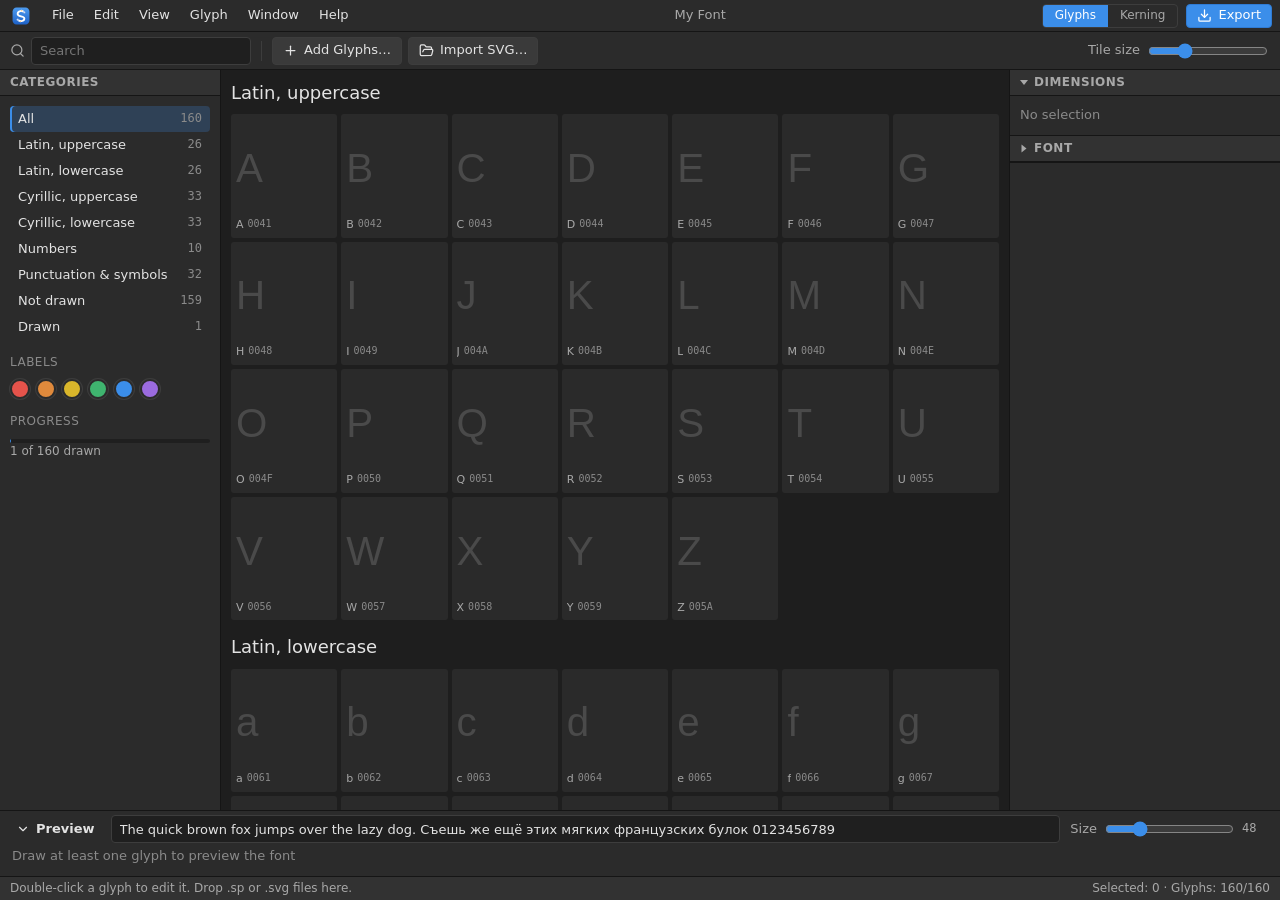
==== web/index.html @ 2762d4b2 "Reassignable shortcuts; floating panels and a Window menu - Help → Keyboard Shortcuts lists every co" ====
<!doctype html>
<html lang="ru" data-theme="dark">
<head>
  <meta charset="utf-8">
  <meta name="viewport" content="width=device-width, initial-scale=1">
  <title>Spline</title>
  <link rel="icon" href="favicon.svg" type="image/svg+xml">
  <link rel="stylesheet" href="css/app.css">
  <script src="vendor/paper-core.min.js"></script>
  <script type="module" src="js/app.js"></script>
  <!--site:head-->
</head>
<body>
  <!-- ============ Menu bar ============ -->
  <header class="menubar">
    <img class="app-logo" src="favicon.svg" alt="Spline" width="18" height="18">
    <nav class="menus" id="menus" role="menubar" aria-label="Menu"></nav>
    <button class="doc-title" id="fontNameBtn" type="button" data-i18n-title="fontInfo">
      <span id="fontName"></span><span class="dirty-dot" id="dirtyDot" hidden></span>
    </button>
    <div class="view-switch" role="tablist" aria-label="View">
      <button type="button" role="tab" id="tabGlyphs" data-i18n="viewGlyphs"></button>
      <button type="button" role="tab" id="tabKerning" data-i18n="viewKerning"></button>
    </div>
    <div class="menubar-right">
      <button class="btn btn-primary" id="exportBtn" type="button"><i data-icon="download" data-size="15"></i><span data-i18n="export"></span></button>
    </div>
    <!-- Window buttons: shown only inside the Spline app window -->
    <div class="win-controls" id="winControls" hidden>
      <button type="button" class="win-btn" data-win="minimize" data-i18n-title="winMinimize">
        <svg width="10" height="10" viewBox="0 0 10 10" aria-hidden="true"><path d="M0 5.5h10" stroke="currentColor"/></svg>
      </button>
      <button type="button" class="win-btn" data-win="toggleMaximize" id="winMax" data-i18n-title="winMaximize">
        <svg class="i-max" width="10" height="10" viewBox="0 0 10 10" aria-hidden="true"><rect x="0.5" y="0.5" width="9" height="9" fill="none" stroke="currentColor"/></svg>
        <svg class="i-restore" width="10" height="10" viewBox="0 0 10 10" aria-hidden="true"><path d="M2.5 2.5V0.5h7v7h-2M0.5 2.5h7v7h-7z" fill="none" stroke="currentColor"/></svg>
      </button>
      <button type="button" class="win-btn win-close" data-win="close" data-i18n-title="winClose">
        <svg width="10" height="10" viewBox="0 0 10 10" aria-hidden="true"><path d="M0.5 0.5l9 9M9.5 0.5l-9 9" stroke="currentColor"/></svg>
      </button>
    </div>
    <input type="file" id="fileInput" hidden>
  </header>
  <div class="resize-edges" id="resizeEdges" hidden>
    <div data-edge="n"></div><div data-edge="s"></div><div data-edge="w"></div><div data-edge="e"></div>
    <div data-edge="nw"></div><div data-edge="ne"></div><div data-edge="sw"></div><div data-edge="se"></div>
  </div>

  <!-- ============ Options bar (context of the current tool/view) ============ -->
  <div class="optionsbar" id="optionsBar"></div>

  <main class="workspace" id="main">
    <!-- ============ Glyph overview ============ -->
    <section class="view view-grid" id="gridView">
      <aside class="panel side" aria-label="Filters">
        <div class="panel-head" data-i18n="categories"></div>
        <div class="panel-body">
          <nav class="cat-list" id="catList"></nav>
          <div class="sub-head" data-i18n="colors"></div>
          <div class="color-filter" id="colorFilter"></div>
          <div class="sub-head" data-i18n="progressTitle"></div>
          <div class="progress" id="progress">
            <div class="progress-bar"><div id="progressFill"></div></div>
            <div class="progress-label" id="progressLabel"></div>
          </div>
        </div>
        <div class="side-metrics" id="sideMetrics"></div>
        <!-- Filled only on a hosted website (spline --web --site-dir) -->
        <div class="side-slot" id="sideSlot"><!--site:sidebar--></div>
      </aside>

      <div class="grid-wrap" id="gridWrap">
        <div class="glyph-grid" id="glyphGrid" role="listbox" aria-multiselectable="true" tabindex="0"></div>
      </div>

      <aside class="dock" id="inspector"></aside>
    </section>

    <!-- ============ Kerning ============ -->
    <section class="view view-kern" id="kernView" hidden>
      <div class="canvas-wrap"><canvas id="kernCanvas" tabindex="0" role="img" aria-label="Kerning"></canvas></div>
      <aside class="dock" id="kernPanel"></aside>
    </section>

    <!-- ============ Glyph editor ============ -->
    <section class="view view-editor" id="editorView" hidden>
      <nav class="toolstrip" id="toolbar" aria-label="Tools">
        <button class="tool" id="backBtn" type="button" data-i18n-title="back"><i data-icon="grid" data-size="18"></i></button>
        <div class="tool-sep"></div>
        <div id="toolButtons" role="radiogroup" aria-label="Tools"></div>
      </nav>

      <div class="canvas-wrap">
        <canvas id="canvas" tabindex="0" role="img"></canvas>
      </div>

      <aside class="dock" id="glyphPanel"></aside>
    </section>
  </main>

  <!-- ============ Preview ============ -->
  <section class="preview" id="preview" aria-labelledby="previewTitle">
    <div class="preview-head">
      <button class="collapse" id="previewToggle" type="button" aria-expanded="true" aria-controls="previewBody">
        <i data-icon="chevronDown" data-size="14"></i><span id="previewTitle" data-i18n="preview"></span>
      </button>
      <input id="previewInput" spellcheck="false" aria-labelledby="previewTitle">
      <label class="preview-size"><span data-i18n="previewSize"></span>
        <input type="range" id="previewSize" min="12" max="160" value="48"><output id="previewSizeOut">48</output>
      </label>
    </div>
    <div class="preview-body" id="previewBody">
      <div class="preview-out" id="previewOut"></div>
      <p class="preview-msg" id="previewMsg"></p>
    </div>
  </section>

  <!-- Panels torn off the right dock -->
  <div class="float-layer" id="floatLayer"></div>

  <!-- ============ Status bar ============ -->
  <footer class="statusbar">
    <span id="statusTip" aria-live="polite"></span>
    <span class="status-right">
      <span id="statusPos" class="mono"></span>
      <span id="statusZoom" class="mono"></span>
      <span id="statusInfo"></span>
      <button type="button" class="update-badge" id="updateBadge" hidden></button>
    </span>
  </footer>

  <div class="drop-overlay" id="dropOverlay" hidden><div><i data-icon="open" data-size="40"></i><p data-i18n="dropHere"></p></div></div>
  <div class="toasts" id="toasts" role="status" aria-live="polite"></div>
  <dialog class="dialog" id="dialog"></dialog>
  <div class="tooltip" id="tooltip" role="tooltip" hidden></div>
</body>
</html>
---- web/css/app.css ----
/* Spline — professional workspace theme (see design-system/spline/MASTER.md).
   Dark by default, like Photoshop / AutoCAD; light theme via [data-theme="light"]. */
:root,
:root[data-theme="dark"] {
  --bg-app: #1E1E1E;          /* behind everything */
  --bg-panel: #2B2B2B;        /* panels, bars */
  --bg-panel-2: #323232;      /* panel headers, inputs */
  --bg-raised: #3A3A3A;       /* hover, buttons */
  --bg-active: #474747;
  --bg-input: #1F1F1F;
  --line: #151515;            /* hard separators between panels */
  --line-soft: #3D3D3D;
  --text: #E3E3E3;
  --text-2: #A8A8A8;          /* secondary, 7.0:1 on panel */
  --text-3: #8A8A8A;          /* hints, 4.6:1 on panel */
  --accent: #3B8EEA;
  --accent-strong: #2F7BD4;
  --on-accent: #FFFFFF;
  --accent-soft: rgba(59, 142, 234, 0.22);
  --danger: #F26B6B;
  --ok: #4CC38A;
  --focus: #6AB0FF;

  --tile-bg: #2A2A2A;
  --tile-glyph: #E8E8E8;
  --tile-ghost: #4A4A4A;

  --canvas-pasteboard: #1B1B1B;
  --canvas-bg: #232323;       /* em box */
  --canvas-grid: #282828;
  --canvas-grid-major: #333333;
  --canvas-user-guide: #22D3EE;
  --ruler-bg: #2B2B2B;
  --ruler-line: #6A6A6A;
  --ruler-text: #A8A8A8;
  --canvas-line: #3A3A3A;
  --canvas-metric: #4E7FB8;
  --canvas-ink: #E6E6E6;
  --canvas-guide: rgba(59, 142, 234, 0.13);
  --canvas-handle: #8C8C8C;
  --canvas-node-fill: #1B1B1B;
  --canvas-text: #8A8A8A;

  --label-red: #6B2E2E; --label-orange: #6E4422; --label-yellow: #6A5A1E;
  --label-green: #27553A; --label-blue: #23466E; --label-purple: #4B3168;
  --dot-red: #E5534B; --dot-orange: #E08A3C; --dot-yellow: #D9B62B;
  --dot-green: #3FB46F; --dot-blue: #3B8EEA; --dot-purple: #9B6BDF;

  --shadow-pop: 0 8px 24px rgba(0, 0, 0, 0.5), 0 0 0 1px rgba(0, 0, 0, 0.6);
  color-scheme: dark;
}

:root[data-theme="light"] {
  --bg-app: #D6D6D6;
  --bg-panel: #F0F0F0;
  --bg-panel-2: #E4E4E4;
  --bg-raised: #DADADA;
  --bg-active: #C8C8C8;
  --bg-input: #FFFFFF;
  --line: #B4B4B4;
  --line-soft: #D0D0D0;
  --text: #1C1C1C;
  --text-2: #4A4A4A;
  --text-3: #626262;
  --accent: #1F6FD1;
  --accent-strong: #185DB2;
  --accent-soft: rgba(31, 111, 209, 0.16);
  --danger: #C62828;
  --ok: #1E8A55;
  --focus: #1F6FD1;
  --tile-bg: #FFFFFF;
  --tile-glyph: #1C1C1C;
  --tile-ghost: #D2D2D2;
  --canvas-pasteboard: #E2E2E2;
  --canvas-bg: #FFFFFF;
  --canvas-grid: #F2F2F2;
  --canvas-grid-major: #E2E2E2;
  --canvas-user-guide: #0891B2;
  --ruler-bg: #F0F0F0;
  --ruler-line: #9A9A9A;
  --ruler-text: #4A4A4A;
  --canvas-line: #DADADA;
  --canvas-metric: #6C9AD4;
  --canvas-ink: #1C1C1C;
  --canvas-guide: rgba(31, 111, 209, 0.12);
  --canvas-handle: #7A7A7A;
  --canvas-node-fill: #FFFFFF;
  --canvas-text: #6E6E6E;
  --label-red: #F6CFCF; --label-orange: #F8DDC3; --label-yellow: #F4EAB8;
  --label-green: #CBEBD6; --label-blue: #CFE0F6; --label-purple: #E2D3F3;
  --shadow-pop: 0 8px 24px rgba(0, 0, 0, 0.18), 0 0 0 1px rgba(0, 0, 0, 0.15);
  color-scheme: light;
}

:root {
  --font-ui: "Segoe UI", system-ui, -apple-system, "Helvetica Neue", Roboto, Arial, sans-serif;
  --font-mono: "Cascadia Mono", "SF Mono", Consolas, "Roboto Mono", monospace;
  --font-guide: Arial, Helvetica, sans-serif;
  --fs: 13px;
  --fs-s: 12px;
  --ctl-h: 28px;
  --radius: 4px;
  --t-fast: 120ms;
}

* { box-sizing: border-box; }
html, body { height: 100%; }
body {
  margin: 0;
  display: grid;
  grid-template-rows: 32px 38px 1fr auto 24px;
  overflow: hidden;
  background: var(--bg-app);
  color: var(--text);
  font: 400 var(--fs)/1.45 var(--font-ui);
  -webkit-font-smoothing: antialiased;
}
button, input, select, textarea { font: inherit; color: inherit; }
button { cursor: pointer; }
.icon { flex: none; display: block; }
.mono { font-family: var(--font-mono); font-variant-numeric: tabular-nums; }
.sr-only { position: absolute; width: 1px; height: 1px; overflow: hidden; clip: rect(0 0 0 0); white-space: nowrap; }
:focus-visible { outline: 2px solid var(--focus); outline-offset: 1px; }
::selection { background: var(--accent-soft); }
* { scrollbar-width: thin; scrollbar-color: var(--bg-active) transparent; }

/* ------------------------------------------------------------- controls */
.btn {
  display: inline-flex; align-items: center; justify-content: center; gap: 6px;
  height: var(--ctl-h); padding: 0 10px;
  border: 1px solid var(--line-soft); border-radius: var(--radius);
  background: var(--bg-raised); color: var(--text);
  white-space: nowrap;
  transition: background-color var(--t-fast), border-color var(--t-fast);
}
.btn:hover { background: var(--bg-active); }
.btn:active { background: var(--bg-panel-2); }
.btn:disabled { opacity: 0.45; cursor: not-allowed; }
.btn-primary { background: var(--accent); border-color: var(--accent-strong); color: var(--on-accent); }
.btn-primary:hover { background: var(--accent-strong); }
.btn-danger { color: var(--danger); }
.btn-icon { width: var(--ctl-h); padding: 0; }
.btn-block { width: 100%; justify-content: flex-start; }
.btn[aria-pressed="true"] { background: var(--accent-soft); border-color: var(--accent); }

input[type="text"], input[type="number"], input[type="search"], input:not([type]), select {
  height: var(--ctl-h); padding: 0 8px; min-width: 0;
  border: 1px solid var(--line-soft); border-radius: var(--radius);
  background: var(--bg-input); color: var(--text);
  transition: border-color var(--t-fast);
}
input:focus, select:focus { border-color: var(--accent); outline: none; }
input[type="number"] { font-family: var(--font-mono); font-variant-numeric: tabular-nums; }
input[readonly] { color: var(--text-2); }
input[type="range"] { accent-color: var(--accent); height: 16px; }
input[type="checkbox"] { accent-color: var(--accent); width: 14px; height: 14px; margin: 0; }

/* ------------------------------------------------------------- menu bar */
.menubar {
  display: flex; align-items: center; gap: 8px; padding: 0 8px;
  background: var(--bg-panel); border-bottom: 1px solid var(--line);
  user-select: none;
}
.app-logo { margin: 0 4px; }
.menus { display: flex; height: 100%; }
.menu-root { position: relative; height: 100%; }
.menu-root > button {
  height: 100%; padding: 0 10px; border: 0; background: transparent; color: var(--text);
}
.menu-root > button:hover, .menu-root > button[aria-expanded="true"] { background: var(--bg-raised); }
.menu {
  position: absolute; left: 0; top: 100%; z-index: 40; min-width: 260px; padding: 4px 0;
  background: var(--bg-panel-2); border-radius: 0 0 var(--radius) var(--radius); box-shadow: var(--shadow-pop);
}
.menu[hidden] { display: none; }
.menu [role^="menuitem"] {
  display: grid; grid-template-columns: 18px 1fr auto; align-items: center; gap: 8px;
  width: 100%; height: 28px; padding: 0 14px 0 8px; border: 0; background: transparent; text-align: left; color: var(--text);
}
.menu [role^="menuitem"]:hover, .menu [role^="menuitem"]:focus-visible { background: var(--accent); color: var(--on-accent); outline: none; }
.menu [role^="menuitem"]:disabled { color: var(--text-3); background: transparent; cursor: default; }
.menu kbd { font: var(--fs-s) var(--font-ui); color: inherit; opacity: 0.7; }
.menu hr { border: 0; border-top: 1px solid var(--line-soft); margin: 4px 0; }
.doc-title {
  display: flex; align-items: center; gap: 6px; margin: 0 auto; max-width: 40vw; height: 24px; padding: 0 10px;
  border: 0; border-radius: var(--radius); background: transparent; color: var(--text-2);
}
.doc-title:hover { background: var(--bg-raised); color: var(--text); }
.doc-title span:first-child { overflow: hidden; text-overflow: ellipsis; white-space: nowrap; }
.dirty-dot { width: 7px; height: 7px; border-radius: 50%; background: var(--text-2); flex: none; }
.menubar-right { display: flex; align-items: center; gap: 6px; }
.view-switch { display: flex; border: 1px solid var(--line-soft); border-radius: var(--radius); overflow: hidden; }
.view-switch button { height: 22px; padding: 0 12px; border: 0; background: transparent; color: var(--text-2); font-size: var(--fs-s); }
.view-switch button:hover { background: var(--bg-raised); color: var(--text); }
.view-switch button[aria-selected="true"] { background: var(--accent); color: var(--on-accent); }
.view-kern { grid-template-columns: minmax(0, 1fr) 270px; }
.pair-big { display: flex; justify-content: center; gap: 4px; font: 400 40px/1.1 var(--font-guide); padding: 6px 0; }
.pair-big span { min-width: 40px; text-align: center; background: var(--bg-input); border: 1px solid var(--line-soft); border-radius: var(--radius); }
.step-row { display: grid; grid-template-columns: repeat(4, minmax(0, 1fr)); gap: 4px; }
.kern-list { display: flex; flex-direction: column; max-height: 360px; overflow: auto; border: 1px solid var(--line-soft); border-radius: var(--radius); }
.kern-list .row { display: grid; grid-template-columns: 1fr auto 26px; align-items: center; gap: 6px; padding: 2px 4px 2px 8px; border-bottom: 1px solid var(--line-soft); }
.kern-list .row:last-child { border-bottom: 0; }
.kern-list .row:hover { background: var(--bg-raised); }
.kern-list .row button.pick { border: 0; background: transparent; text-align: left; padding: 3px 0; color: var(--text); }
.kern-list .val { font-family: var(--font-mono); font-size: var(--fs-s); }
.kern-list .val.neg { color: var(--danger); }
.kern-list .val.pos { color: var(--ok); }
.kern-list .btn-icon { width: 24px; height: 24px; }
.kern-list .row button.pick { display: flex; align-items: baseline; gap: 6px; }
.kgroup { color: var(--accent); font-family: var(--font-mono); font-size: var(--fs-s); }
.kside { display: flex; flex-direction: column; gap: 4px; padding: 6px 0; border-bottom: 1px solid var(--line-soft); }
.field-inline { display: grid; grid-template-columns: minmax(0, 1fr) 90px; align-items: center; gap: 8px; color: var(--text-2); font-size: var(--fs-s); }
.optionsbar input.kern-text { width: min(520px, 40vw); }
.preview-out { font-kerning: normal; }
.menubar .btn { height: 24px; }

/* ------------------------------------------------------------- app window frame */
/* Inside the Spline window the menu bar is also the title bar. */
.native .menubar { padding-right: 0; }
.win-controls { display: flex; align-self: stretch; margin-left: 6px; }
.win-controls[hidden] { display: none; }
.win-btn {
  width: 46px; height: 100%; display: grid; place-items: center; border: 0; border-radius: 0;
  background: transparent; color: var(--text); transition: background-color var(--t-fast);
}
.win-btn:hover { background: var(--bg-raised); }
.win-btn:active { background: var(--bg-active); }
.win-close:hover { background: #C42B1C; color: #FFFFFF; }
.win-close:active { background: #A1261A; color: #FFFFFF; }
.win-btn .i-restore, .maximized .win-btn .i-max { display: none; }
.maximized .win-btn .i-restore { display: block; }
.resize-edges { position: fixed; inset: 0; z-index: 90; pointer-events: none; }
.resize-edges[hidden] { display: none; }
.resize-edges div { pointer-events: auto; }
.resize-edges div { position: fixed; z-index: 90; }
.resize-edges [data-edge="n"] { top: 0; left: 8px; right: 8px; height: 4px; cursor: ns-resize; }
.resize-edges [data-edge="s"] { bottom: 0; left: 8px; right: 8px; height: 5px; cursor: ns-resize; }
.resize-edges [data-edge="w"] { left: 0; top: 8px; bottom: 8px; width: 5px; cursor: ew-resize; }
.resize-edges [data-edge="e"] { right: 0; top: 8px; bottom: 8px; width: 5px; cursor: ew-resize; }
.resize-edges [data-edge="nw"] { left: 0; top: 0; width: 8px; height: 8px; cursor: nwse-resize; }
.resize-edges [data-edge="se"] { right: 0; bottom: 0; width: 8px; height: 8px; cursor: nwse-resize; }
.resize-edges [data-edge="ne"] { right: 0; top: 0; width: 8px; height: 8px; cursor: nesw-resize; }
.resize-edges [data-edge="sw"] { left: 0; bottom: 0; width: 8px; height: 8px; cursor: nesw-resize; }
.maximized .resize-edges { display: none; }

/* ------------------------------------------------------------- options bar */
.optionsbar {
  display: flex; align-items: center; gap: 10px; padding: 0 10px; min-width: 0; overflow-x: auto;
  background: var(--bg-panel); border-bottom: 1px solid var(--line);
}
.optionsbar .group { display: flex; align-items: center; gap: 6px; flex: none; }
.optionsbar .sep { width: 1px; height: 20px; background: var(--line-soft); flex: none; }
.optionsbar label { display: flex; align-items: center; gap: 6px; color: var(--text-2); flex: none; }
.optionsbar input[type="number"] { width: 64px; }
.optionsbar input[type="range"] { width: 120px; }
.optionsbar input[type="search"] { width: 220px; }
.opt-tool { display: flex; align-items: center; gap: 6px; font-weight: 600; flex: none; }
.glyph-nav { display: flex; align-items: center; gap: 4px; margin-left: auto; flex: none; }
.glyph-nav .cur { min-width: 120px; text-align: center; }
.glyph-nav .cur b { font-size: 16px; margin-right: 6px; }
.glyph-nav .cur small { color: var(--text-3); }

/* ------------------------------------------------------------- workspace */
.workspace { min-height: 0; background: var(--line); }
.view { height: 100%; display: grid; gap: 1px; min-height: 0; }
.view[hidden] { display: none; }
.view-grid { grid-template-columns: 220px minmax(0, 1fr) 270px; }
.view-editor { grid-template-columns: 42px minmax(0, 1fr) 270px; }

.panel, .dock { background: var(--bg-panel); min-height: 0; overflow: auto; }
.panel.side { display: flex; flex-direction: column; overflow: hidden; }
/* The upper part scrolls; metrics and the site slot stay pinned below it. */
.panel.side > .panel-body { flex: 1 1 auto; min-height: 0; overflow: auto; }
.side-metrics { flex: none; padding: 10px; border-top: 1px solid var(--line); display: flex; flex-direction: column; gap: 6px; }
.side-metrics:empty { display: none; }
.side-slot {
  flex: none; padding: 10px; border-top: 1px solid var(--line); display: flex; flex-direction: column; align-items: center;
  overflow: hidden; contain: layout paint; /* whatever a site puts here cannot spill over the editor */
}
.side-slot:empty { display: none; }
.metrics-widget { display: grid; grid-template-columns: repeat(3, minmax(0, 1fr)); gap: 6px; }
.metrics-widget label { display: flex; flex-direction: column; gap: 2px; font-size: 11px; color: var(--text-3); text-align: center; }
.metrics-widget input { text-align: center; padding: 0 4px; }
.with-unit { display: flex; align-items: center; gap: 4px; }
.with-unit input { flex: 1; width: 0; }
.with-unit em { font-style: normal; color: var(--text-3); width: 14px; }
.with-unit .btn-icon { width: 26px; height: 26px; flex: none; }
.optionsbar .check { color: var(--text); }
.opt-label { color: var(--text-3); }
.optionsbar output { width: 18px; font-size: var(--fs-s); color: var(--text-2); }
.op-row { display: grid; grid-template-columns: repeat(6, minmax(0, 1fr)); gap: 4px; }
.op-row .btn-icon { width: 100%; height: 32px; }
.xy-grid { display: grid; grid-template-columns: minmax(0, 1fr) minmax(0, 1fr); gap: 6px; }
.xy-grid label { display: grid; grid-template-columns: 16px minmax(0, 1fr); align-items: center; gap: 4px; color: var(--text-3); font-size: var(--fs-s); }
.xy-grid input { width: 100%; }
.panel-head, .dock summary {
  display: flex; align-items: center; gap: 6px; height: 26px; padding: 0 10px;
  background: var(--bg-panel-2); border-bottom: 1px solid var(--line);
  font-size: var(--fs-s); font-weight: 600; text-transform: uppercase; letter-spacing: 0.04em; color: var(--text-2);
  user-select: none;
}
.panel-body, .dock .section { padding: 10px; display: flex; flex-direction: column; gap: 8px; }
.sub-head { font-size: var(--fs-s); color: var(--text-3); text-transform: uppercase; letter-spacing: 0.04em; margin-top: 6px; }

.dock details { border-bottom: 1px solid var(--line); }
.dock summary { cursor: pointer; list-style: none; }
.dock summary::-webkit-details-marker { display: none; }
.dock summary::before {
  content: ""; width: 0; height: 0; border-left: 4px solid transparent; border-right: 4px solid transparent;
  border-top: 5px solid currentColor; transition: transform var(--t-fast);
}
.dock details:not([open]) summary::before { transform: rotate(-90deg); }

.dock.drop-target { box-shadow: inset 0 0 0 2px var(--accent); }

/* Floating panels: the layer covers the window but only the panels catch the mouse. */
.float-layer { position: fixed; inset: 0; z-index: 40; pointer-events: none; }
.float-panel {
  position: absolute; width: 260px; min-width: 220px; max-width: 90vw; pointer-events: auto;
  display: flex; flex-direction: column; max-height: calc(100vh - 40px);
  background: var(--bg-panel); border: 1px solid var(--line); border-radius: 4px; box-shadow: var(--shadow-pop);
  resize: horizontal; overflow: hidden;
}
.float-panel[hidden] { display: none; }
.float-panel.dragging { opacity: 0.85; }
.float-head {
  display: flex; align-items: center; gap: 4px; height: 26px; padding: 0 4px 0 10px; flex: none; cursor: move;
  background: var(--bg-panel-2); border-bottom: 1px solid var(--line); user-select: none; touch-action: none;
  font-size: var(--fs-s); font-weight: 600; text-transform: uppercase; letter-spacing: 0.04em; color: var(--text-2);
}
.float-title { flex: 1; min-width: 0; overflow: hidden; text-overflow: ellipsis; white-space: nowrap; }
.float-btn { width: 22px; height: 22px; display: grid; place-items: center; border: 0; border-radius: 3px; background: none; color: var(--text-2); cursor: pointer; }
.float-btn:hover { background: var(--bg-raised); color: var(--text); }
.float-body { overflow: auto; min-height: 0; }
.float-body > details > summary { display: none; }
.float-body .section { padding: 10px; display: flex; flex-direction: column; gap: 8px; }
.dock summary { touch-action: none; }

.cat-list { display: flex; flex-direction: column; }
.cat-list button {
  display: flex; justify-content: space-between; align-items: center; height: 26px; padding: 0 8px;
  border: 0; border-radius: var(--radius); background: transparent; text-align: left; color: var(--text);
}
.cat-list button:hover { background: var(--bg-raised); }
.cat-list button[aria-current="true"] { background: var(--accent-soft); box-shadow: inset 2px 0 0 var(--accent); }
.cat-list .count { color: var(--text-3); font-family: var(--font-mono); font-size: var(--fs-s); }

.color-filter { display: flex; flex-wrap: wrap; gap: 6px; }
.swatch {
  width: 20px; height: 20px; border-radius: 50%; padding: 0;
  border: 2px solid var(--bg-panel); box-shadow: 0 0 0 1px var(--line-soft);
}
.swatch[aria-pressed="true"] { box-shadow: 0 0 0 2px var(--text); }
.swatch.none { background: linear-gradient(135deg, transparent 45%, var(--danger) 45% 55%, transparent 55%), var(--bg-input); }

.progress-bar { height: 4px; border-radius: 2px; background: var(--bg-input); overflow: hidden; }
.progress-bar div { height: 100%; width: 0; background: var(--accent); transition: width 300ms ease-out; }
.progress-label { font-size: var(--fs-s); color: var(--text-2); }

/* ------------------------------------------------------------- glyph grid */
.grid-wrap { overflow: auto; min-height: 0; background: var(--bg-app); padding: 10px; }
.glyph-grid { display: grid; grid-template-columns: repeat(auto-fill, minmax(var(--tile, 96px), 1fr)); gap: 4px; outline: none; }
.tile {
  position: relative; display: flex; flex-direction: column; aspect-ratio: 0.86; padding: 4px;
  border: 1px solid transparent; border-radius: 3px; background: var(--tile-bg); color: var(--tile-glyph);
  transition: border-color var(--t-fast);
}
.tile:hover { border-color: var(--line-soft); }
.tile[aria-selected="true"] { border-color: var(--accent); box-shadow: inset 0 0 0 1px var(--accent); }
.tile[data-color="red"] { background: var(--label-red); }
.tile[data-color="orange"] { background: var(--label-orange); }
.tile[data-color="yellow"] { background: var(--label-yellow); }
.tile[data-color="green"] { background: var(--label-green); }
.tile[data-color="blue"] { background: var(--label-blue); }
.tile[data-color="purple"] { background: var(--label-purple); }
.tile svg.glyph { flex: 1; width: 100%; min-height: 0; }
.tile .ghost { flex: 1; display: grid; place-items: center; font: 400 calc(var(--tile, 96px) * 0.42)/1 var(--font-guide); color: var(--tile-ghost); }
.tile .label { display: flex; justify-content: space-between; gap: 4px; font-size: 11px; color: var(--text-2); }
.tile .label span:first-child { overflow: hidden; text-overflow: ellipsis; white-space: nowrap; flex: 1; text-align: center; }
.tile .label .code { font-family: var(--font-mono); font-size: 10px; color: var(--text-3); }
.tile[data-color] .label, .tile[data-color] .label .code { color: var(--text); opacity: 0.85; }
.grid-section { grid-column: 1 / -1; margin: 10px 0 4px; font-size: 18px; font-weight: 400; color: var(--text); }
.grid-section:first-child { margin-top: 0; }
.tile .mark { position: absolute; top: 4px; right: 4px; width: 6px; height: 6px; border-radius: 50%; background: var(--ok); }
.grid-empty { padding: 40px; text-align: center; color: var(--text-3); }

/* ------------------------------------------------------------- dock content */
.big-glyph { aspect-ratio: 1.3; display: grid; place-items: center; background: var(--bg-input); border: 1px solid var(--line-soft); border-radius: var(--radius); color: var(--tile-glyph); }
.big-glyph svg { width: 80%; height: 85%; }
.big-glyph .ghost { font: 400 96px/1 var(--font-guide); color: var(--tile-ghost); }
.prop { display: grid; grid-template-columns: 92px minmax(0, 1fr); align-items: center; gap: 8px; }
.prop > span { color: var(--text-2); }
.prop-pair { display: grid; grid-template-columns: minmax(0, 1fr) minmax(0, 1fr); gap: 8px; }
.prop-pair label { display: flex; flex-direction: column; gap: 3px; color: var(--text-2); font-size: var(--fs-s); }
.title-row { display: flex; align-items: baseline; gap: 8px; }
.title-row b { font-size: 18px; }
.title-row small { color: var(--text-3); }
.hint { color: var(--text-3); margin: 0; }
.btn-row { display: grid; grid-template-columns: minmax(0, 1fr) minmax(0, 1fr); gap: 6px; }
.btn-row .btn, .btn-block { overflow: hidden; }
.btn span { overflow: hidden; text-overflow: ellipsis; }
.check { display: flex; align-items: center; gap: 8px; color: var(--text); cursor: pointer; }
.kv { display: grid; grid-template-columns: auto 1fr; gap: 4px 12px; margin: 0; }
.kv dt { color: var(--text-3); }
.kv dd { margin: 0; text-align: right; font-family: var(--font-mono); }

/* ------------------------------------------------------------- editor */
.toolstrip { background: var(--bg-panel); display: flex; flex-direction: column; align-items: center; gap: 2px; padding: 6px 0; overflow: auto; }
#toolButtons { display: flex; flex-direction: column; gap: 2px; }
.tool {
  position: relative; width: 32px; height: 32px; display: grid; place-items: center;
  border: 0; border-radius: var(--radius); background: transparent; color: var(--text-2);
  transition: background-color var(--t-fast), color var(--t-fast);
}
.tool:hover { background: var(--bg-raised); color: var(--text); }
.tool[aria-checked="true"] { background: var(--bg-active); color: var(--text); box-shadow: inset 2px 0 0 var(--accent); }
.tool-sep { width: 24px; height: 1px; background: var(--line-soft); margin: 4px 0; }
.canvas-wrap { position: relative; overflow: hidden; min-height: 0; min-width: 0; background: var(--canvas-pasteboard); touch-action: none; }
#canvas { position: absolute; inset: 0; display: block; outline: none; }
#canvas:focus-visible { box-shadow: inset 0 0 0 2px var(--focus); }

/* ------------------------------------------------------------- preview */
.preview { background: var(--bg-panel); border-top: 1px solid var(--line); min-height: 0; }
.preview-head { display: flex; align-items: center; gap: 10px; height: 36px; padding: 0 10px; }
.collapse { display: flex; align-items: center; gap: 6px; height: 26px; padding: 0 6px; border: 0; border-radius: var(--radius); background: transparent; font-weight: 600; flex: none; }
.collapse:hover { background: var(--bg-raised); }
.collapse[aria-expanded="false"] .icon { transform: rotate(-90deg); }
#previewInput { flex: 1; }
.preview-size { display: flex; align-items: center; gap: 6px; color: var(--text-2); flex: none; }
.preview-size output { width: 28px; font-family: var(--font-mono); font-size: var(--fs-s); }
.preview-body { padding: 0 12px 10px; max-height: 26vh; overflow: auto; }
.preview-body[hidden] { display: none; }
.preview-out { white-space: pre-wrap; word-break: break-word; line-height: 1.25; color: var(--text); }
.preview-out[hidden] { display: none; }
.preview-out .mine { font-family: var(--preview-font), var(--font-guide); }
.preview-out .missing { font-family: var(--font-guide); color: var(--text-3); }
.preview-msg { margin: 0; color: var(--text-3); }
.preview-msg:empty { display: none; }

/* ------------------------------------------------------------- status bar */
.statusbar {
  display: flex; align-items: center; gap: 12px; padding: 0 10px; min-width: 0;
  background: var(--bg-panel-2); border-top: 1px solid var(--line); color: var(--text-2); font-size: var(--fs-s);
}
#statusTip { overflow: hidden; text-overflow: ellipsis; white-space: nowrap; }
.status-right { margin-left: auto; display: flex; align-items: center; gap: 16px; white-space: nowrap; }
.update-badge {
  height: 18px; padding: 0 8px; border: 0; border-radius: 9px; background: var(--accent); color: var(--on-accent);
  font-size: 11px; font-weight: 600; transition: background-color var(--t-fast);
}
.update-badge:hover { background: var(--accent-strong); }
.update-badge[hidden] { display: none; }

/* ------------------------------------------------------------- dialogs, toasts, tooltip */
.dialog {
  width: min(460px, calc(100vw - 32px)); padding: 0; border: 1px solid var(--line); border-radius: 6px;
  background: var(--bg-panel); color: var(--text); box-shadow: var(--shadow-pop);
}
.dialog::backdrop { background: rgba(0, 0, 0, 0.45); }
.dialog h2 { margin: 0; padding: 0 14px; height: 34px; display: flex; align-items: center; font-size: var(--fs); font-weight: 600; background: var(--bg-panel-2); border-bottom: 1px solid var(--line); }
.dialog form { display: flex; flex-direction: column; }
.dialog .body { padding: 14px; display: flex; flex-direction: column; gap: 10px; }
.dialog .field { display: flex; flex-direction: column; gap: 4px; color: var(--text-2); }
.dialog .field-row { display: grid; grid-template-columns: minmax(0, 1fr) minmax(0, 1fr); gap: 10px; }
.dialog h3 { margin: 6px 0 0; font-size: var(--fs-s); text-transform: uppercase; letter-spacing: 0.04em; color: var(--text-3); }
.dialog .checks { display: grid; grid-template-columns: 1fr 1fr; gap: 6px 12px; }
.dialog .actions { display: flex; justify-content: flex-end; gap: 8px; padding: 10px 14px; border-top: 1px solid var(--line-soft); }
.dialog .keys { display: grid; grid-template-columns: auto 1fr; gap: 4px 16px; margin: 0; }
.dialog kbd { font: var(--fs-s) var(--font-mono); padding: 1px 6px; border-radius: 3px; background: var(--bg-input); border: 1px solid var(--line-soft); white-space: nowrap; }
.dialog dd { margin: 0; }
.dialog:has(.keymap) { width: min(560px, calc(100vw - 32px)); }
.dialog:has(.keymap) .body { max-height: min(70vh, 640px); overflow-y: auto; }
.dialog .hint.warn { color: var(--warn, #E0A040); }
.keymap { display: flex; flex-direction: column; }
.key-row { display: flex; align-items: center; justify-content: space-between; gap: 12px; min-height: 30px; border-bottom: 1px solid var(--line-soft); }
.key-btn {
  min-width: 132px; min-height: 26px; padding: 2px 8px; display: inline-flex; gap: 4px; justify-content: flex-end; align-items: center;
  border: 1px solid transparent; border-radius: 3px; background: none; color: var(--text); cursor: pointer;
}
.key-btn:hover, .key-btn:focus-visible { border-color: var(--line); background: var(--bg-input); }
.key-btn em { font-style: normal; color: var(--text-3); }
.key-btn.custom kbd { border-color: var(--accent); }
.key-btn.warn kbd { border-color: var(--warn, #E0A040); }
.key-btn.capturing { border-color: var(--accent); background: var(--bg-input); }
.key-btn.capturing em { color: var(--accent); }
.key-search { width: 100%; }
.key-msg:empty { display: none; }
.dialog p { margin: 0; }

.toasts { position: fixed; right: 12px; bottom: 34px; display: flex; flex-direction: column; gap: 6px; z-index: 50; pointer-events: none; }
.toast {
  display: flex; align-items: center; gap: 8px; max-width: 420px; padding: 8px 12px; border-radius: var(--radius);
  background: var(--bg-panel-2); box-shadow: var(--shadow-pop); border-left: 3px solid var(--ok);
}
.toast.error { border-left-color: var(--danger); }
.toast .icon { color: var(--ok); }
.toast.error .icon { color: var(--danger); }
.toast.leaving { opacity: 0; transition: opacity 150ms ease-in; }

.tooltip {
  position: fixed; z-index: 70; padding: 4px 8px; border-radius: 3px; pointer-events: none;
  background: #111; color: #EEE; font-size: var(--fs-s); box-shadow: var(--shadow-pop); white-space: nowrap;
}
.tooltip[hidden] { display: none; }
.tooltip kbd { font: inherit; color: #9CC6FF; margin-left: 6px; }

.drop-overlay { position: fixed; inset: 0; z-index: 60; display: grid; place-items: center; background: rgba(0, 0, 0, 0.45); }
.drop-overlay[hidden] { display: none; }
.drop-overlay div { text-align: center; padding: 28px 44px; border: 2px dashed var(--accent); border-radius: 8px; background: var(--bg-panel); color: var(--text); }
.drop-overlay .icon { margin: 0 auto 8px; }

/* ------------------------------------------------------------- responsive */
@media (max-width: 1100px) {
  .view-grid { grid-template-columns: 190px minmax(0, 1fr); }
  .view-grid .dock { display: none; }
  .view-editor { grid-template-columns: 42px minmax(0, 1fr) 230px; }
}
@media (max-width: 760px) {
  body { grid-template-rows: auto auto 1fr auto 24px; overflow: auto; }
  .menubar { flex-wrap: wrap; }
  .doc-title { display: none; }
  .view-grid { grid-template-columns: 1fr; }
  .view-grid .side { display: none; }
  .view-editor { grid-template-columns: 42px minmax(0, 1fr); grid-template-rows: minmax(360px, 1fr) auto; }
  .view-editor .dock { grid-column: 1 / -1; }
}

@media (prefers-reduced-motion: reduce) {
  *, *::before, *::after { animation-duration: 0.01ms !important; transition-duration: 0.01ms !important; }
}
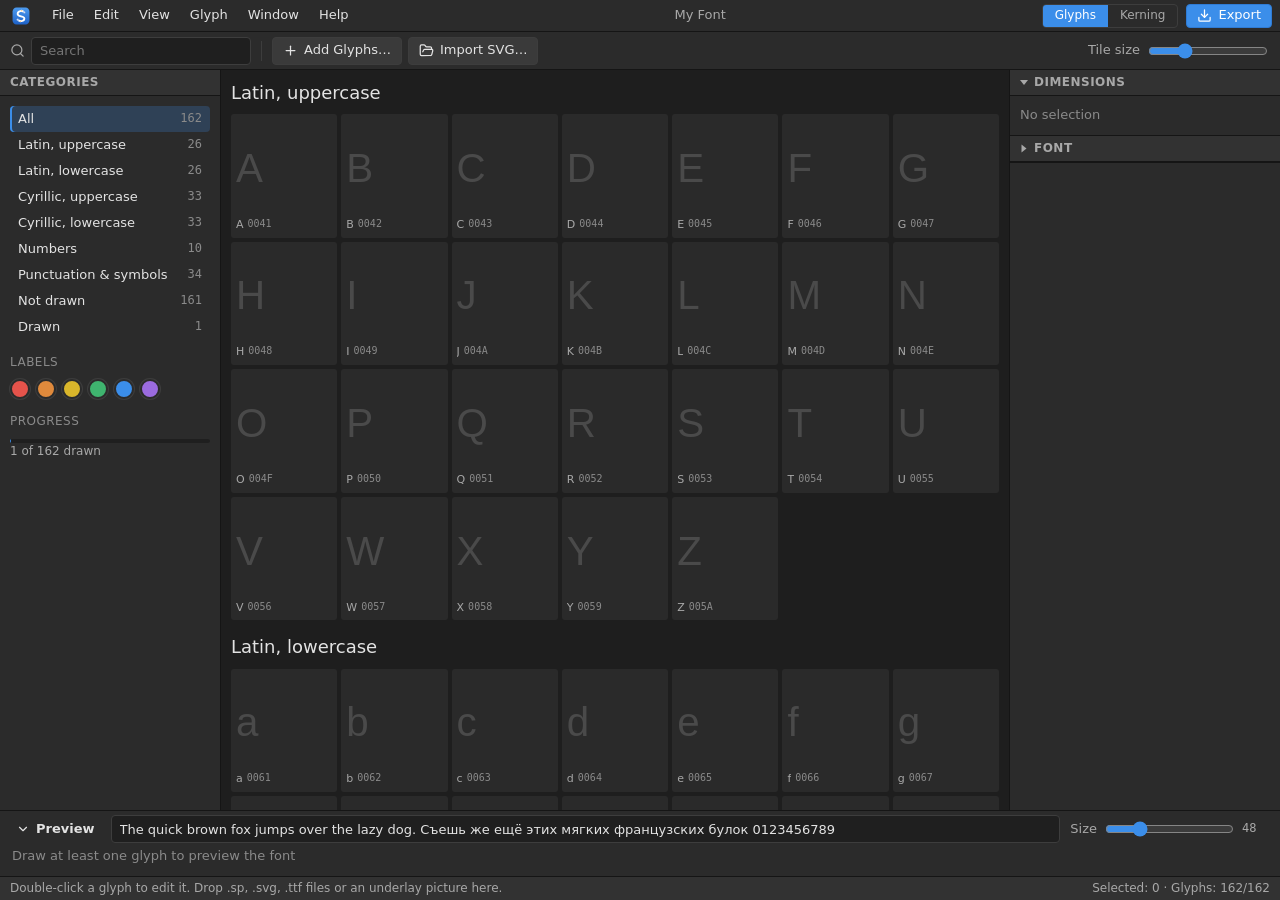
==== commit b697bd40: "Расширенный режим: лассо, ровные усы, снимки, буква в строке / Extended mode: lasso, even handles, s" ====
--- a/web/index.html
+++ b/web/index.html
@@ -68,8 +68,15 @@
         <div class="side-slot" id="sideSlot"><!--site:sidebar--></div>
       </aside>
 
-      <div class="grid-wrap" id="gridWrap">
-        <div class="glyph-grid" id="glyphGrid" role="listbox" aria-multiselectable="true" tabindex="0"></div>
+      <div class="center">
+        <div class="dock-top" data-zone="top"></div>
+        <div class="center-row">
+          <aside class="dock dock-left" data-zone="left"></aside>
+          <div class="grid-wrap" id="gridWrap">
+            <div class="glyph-grid" id="glyphGrid" role="listbox" aria-multiselectable="true" tabindex="0"></div>
+          </div>
+          <div class="dock-icons" data-zone="icons"></div>
+        </div>
       </div>
 
       <aside class="dock" id="inspector"></aside>
@@ -77,7 +84,14 @@
 
     <!-- ============ Kerning ============ -->
     <section class="view view-kern" id="kernView" hidden>
-      <div class="canvas-wrap"><canvas id="kernCanvas" tabindex="0" role="img" aria-label="Kerning"></canvas></div>
+      <div class="center">
+        <div class="dock-top" data-zone="top"></div>
+        <div class="center-row">
+          <aside class="dock dock-left" data-zone="left"></aside>
+          <div class="canvas-wrap"><canvas id="kernCanvas" tabindex="0" role="img" aria-label="Kerning"></canvas></div>
+          <div class="dock-icons" data-zone="icons"></div>
+        </div>
+      </div>
       <aside class="dock" id="kernPanel"></aside>
     </section>
 
@@ -89,8 +103,15 @@
         <div id="toolButtons" role="radiogroup" aria-label="Tools"></div>
       </nav>
 
-      <div class="canvas-wrap">
-        <canvas id="canvas" tabindex="0" role="img"></canvas>
+      <div class="center">
+        <div class="dock-top" data-zone="top"></div>
+        <div class="center-row">
+          <aside class="dock dock-left" data-zone="left"></aside>
+          <div class="canvas-wrap">
+            <canvas id="canvas" tabindex="0" role="img"></canvas>
+          </div>
+          <div class="dock-icons" data-zone="icons"></div>
+        </div>
       </div>
 
       <aside class="dock" id="glyphPanel"></aside>
@@ -104,6 +125,7 @@
         <i data-icon="chevronDown" data-size="14"></i><span id="previewTitle" data-i18n="preview"></span>
       </button>
       <input id="previewInput" spellcheck="false" aria-labelledby="previewTitle">
+      <button class="btn ext-only" id="previewCurrent" type="button" data-i18n="previewCurrent" data-i18n-title="previewCurrentTip"></button>
       <label class="preview-size"><span data-i18n="previewSize"></span>
         <input type="range" id="previewSize" min="12" max="160" value="48"><output id="previewSizeOut">48</output>
       </label>
--- a/web/css/app.css
+++ b/web/css/app.css
@@ -203,12 +203,122 @@
 .kern-list .row:hover { background: var(--bg-raised); }
 .kern-list .row button.pick { border: 0; background: transparent; text-align: left; padding: 3px 0; color: var(--text); }
 .kern-list .val { font-family: var(--font-mono); font-size: var(--fs-s); }
-.kern-list .val.neg { color: var(--danger); }
-.kern-list .val.pos { color: var(--ok); }
+.kern-list .val.neg { color: var(--dot-blue); }
+.kern-list .val.pos { color: var(--dot-yellow); }
 .kern-list .btn-icon { width: 24px; height: 24px; }
 .kern-list .row button.pick { display: flex; align-items: baseline; gap: 6px; }
 .kgroup { color: var(--accent); font-family: var(--font-mono); font-size: var(--fs-s); }
-.kside { display: flex; flex-direction: column; gap: 4px; padding: 6px 0; border-bottom: 1px solid var(--line-soft); }
+.kern-tools { display: grid; grid-template-columns: minmax(0, 1fr) auto; gap: 6px; }
+.kern-tools select { width: auto; max-width: 130px; }
+.kern-list .row { grid-template-columns: minmax(0, 1fr) 48px 26px; }
+.kern-list .row .pick { display: grid; grid-template-columns: minmax(0, 1fr) minmax(0, 1fr); gap: 6px; }
+.kern-list .row.head { position: sticky; top: 0; z-index: 1; background: var(--bg-panel-2); padding-top: 0; padding-bottom: 0; }
+.kern-list .row.head button { border: 0; background: none; padding: 4px 0; text-align: left; font-size: 11px; color: var(--text-3); cursor: pointer; }
+.kern-list .row.head button[aria-sort="ascending"], .kern-list .row.head button[aria-sort="descending"] { color: var(--text); }
+.kern-list .row.exc { box-shadow: inset 2px 0 0 var(--dot-orange); }
+.kern-list .row.over .val { color: var(--danger); font-weight: 700; }
+.kern-list .row .pick:focus-visible { outline: 2px solid var(--accent); outline-offset: -2px; }
+.kglyph { color: var(--dot-orange); }
+.dialog.wide { width: min(1100px, calc(100vw - 32px)); }
+.dialog.wide .body { max-height: min(78vh, 820px); }
+.kg-dialog { display: flex; flex-direction: column; gap: 10px; min-height: 0; }
+.kg-top { display: grid; grid-template-columns: auto minmax(0, 1fr) auto; gap: 8px; align-items: center; }
+.kg-dialog > .hint { margin: -2px 0 0; }
+
+/* Segmented control: one choice of a few. */
+.seg { display: inline-flex; padding: 2px; gap: 2px; border-radius: var(--radius); background: var(--bg-input); border: 1px solid var(--line-soft); }
+.seg button { flex: 1; min-height: 28px; padding: 0 12px; border: 0; border-radius: 3px; background: none; color: var(--text-2); cursor: pointer; white-space: nowrap; }
+.seg button:hover { color: var(--text); }
+.seg button[aria-selected="true"], .seg button[aria-checked="true"] { background: var(--accent); color: #fff; }
+.seg button:focus-visible { outline: 2px solid var(--accent); outline-offset: 1px; }
+.seg-sm { display: flex; }
+.seg-sm button { min-height: 24px; padding: 0 6px; font-size: var(--fs-s); }
+
+/* Groups window: list of groups | letters of the chosen one. */
+.kg-split { display: grid; grid-template-columns: 220px minmax(0, 1fr); gap: 12px; min-height: 0; height: min(58vh, 560px); }
+.kg-split .kg-list { max-height: none; height: 100%; gap: 1px; padding: 0; border: 1px solid var(--line-soft); border-radius: var(--radius); background: var(--bg-input); }
+.kg-row { display: flex; align-items: center; justify-content: space-between; gap: 8px; min-height: 30px; padding: 0 10px; border: 0; background: none; color: var(--text); text-align: left; cursor: pointer; flex: none; }
+.kg-row small { color: var(--text-3); font-family: var(--font-mono); font-size: 11px; }
+.kg-row:hover { background: var(--bg-raised); }
+.kg-row[aria-current="true"] { background: var(--accent-soft); box-shadow: inset 2px 0 0 var(--accent); }
+.kg-row.drop { background: var(--accent-soft); outline: 1px dashed var(--accent); outline-offset: -2px; }
+.kg-row.kg-new { justify-content: flex-start; color: var(--text-3); cursor: default; border-top: 1px solid var(--line-soft); margin-top: auto; }
+.kg-main { display: flex; flex-direction: column; gap: 10px; min-width: 0; min-height: 0; }
+.kg-main-head { display: flex; align-items: center; gap: 8px; }
+.kg-main-head .kg-name { width: 220px; height: 30px; font-size: 15px; }
+.kg-main-head small { color: var(--text-3); flex: 1; }
+.kg-main-head select { width: auto; margin-left: auto; }
+.kg-main .kg-chips { flex: 1 1 auto; align-content: flex-start; overflow: auto; }
+.kg-add { display: grid; grid-template-columns: minmax(0, 1fr) auto; gap: 6px; }
+.kg-empty { display: flex; flex-direction: column; align-items: center; justify-content: center; gap: 8px; text-align: center;
+  min-height: 260px; padding: 24px; border: 1px dashed var(--line); border-radius: var(--radius); }
+.kg-empty b { font-size: 15px; }
+.kg-empty p { max-width: 460px; color: var(--text-2); }
+
+/* Kerning pair panel: the two letters side by side. */
+.kp-sides { display: grid; grid-template-columns: minmax(0, 1fr) minmax(0, 1fr); gap: 10px; }
+.kp-side { display: flex; flex-direction: column; gap: 6px; min-width: 0; }
+.kp-letter { font: 400 40px/1.15 var(--font-guide); text-align: center; background: var(--bg-input); border: 1px solid var(--line-soft); border-radius: var(--radius); }
+.kp-field { display: flex; flex-direction: column; gap: 2px; font-size: 11px; color: var(--text-3); }
+.kp-field input { width: 100%; }
+.kp-members { font-size: 11px; color: var(--text-3); line-height: 1.4; overflow-wrap: anywhere; }
+.kp-more, .link-btn { border: 0; background: none; padding: 0; color: var(--accent); cursor: pointer; font: inherit; }
+.kp-more:hover, .link-btn:hover { text-decoration: underline; }
+.link-btn { display: inline-flex; align-items: center; gap: 6px; align-self: flex-start; font-size: var(--fs-s); }
+.kp-value { display: grid; grid-template-columns: 38px 32px minmax(0, 1fr) 32px 38px; gap: 4px; }
+.kp-value .btn { padding: 0; min-width: 0; }
+.kp-value input { text-align: center; font-family: var(--font-mono); width: 100%; }
+.kp-meta { display: flex; align-items: center; justify-content: space-between; gap: 6px; min-height: 26px; }
+.kp-meta .btn-icon { width: 26px; height: 26px; flex: none; }
+.kg-cols { display: grid; grid-template-columns: minmax(0, 1fr) minmax(0, 1fr); gap: 14px; min-height: 0; }
+.kg-col { display: flex; flex-direction: column; gap: 6px; min-width: 0; }
+.kg-col h3 { margin: 0; }
+.kg-bar { display: flex; align-items: center; gap: 6px; min-height: 30px; flex-wrap: wrap; }
+.kg-bar select { width: auto; }
+.kg-list { display: flex; flex-direction: column; gap: 4px; max-height: min(56vh, 600px); overflow: auto; padding-right: 4px; }
+.kg-card { border: 1px solid var(--line-soft); border-radius: var(--radius); background: var(--bg-input); padding: 4px 6px; display: flex; align-items: center; gap: 8px; }
+.kg-card.drop { border-color: var(--accent); background: var(--accent-soft); }
+.kg-card-head { flex: none; width: 150px; display: flex; flex-direction: column; gap: 1px; }
+.kg-card-head small { color: var(--text-3); white-space: nowrap; font-size: 11px; }
+.kg-name { width: 100%; min-width: 0; font-weight: 600; height: 24px; }
+.kg-chips { flex: 1; min-width: 0; display: flex; flex-wrap: wrap; gap: 3px; min-height: 30px; align-content: center; }
+.kg-chip {
+  min-width: 30px; height: 30px; padding: 0 5px; border: 1px solid var(--line-soft); border-radius: 3px;
+  background: var(--bg-panel); color: var(--text); font: 400 17px/1 var(--font-guide); cursor: grab;
+}
+.kg-chip:hover { border-color: var(--line); }
+.kg-chip.sel { border-color: var(--accent); background: var(--accent-soft); }
+.kg-new { flex-direction: row; align-items: center; justify-content: center; gap: 6px; border-style: dashed; color: var(--text-3); min-height: 38px; }
+.kspace { display: grid; grid-template-columns: 26px repeat(3, minmax(0, 1fr)); gap: 6px; align-items: end; }
+.kspace b { font: 400 22px/1 var(--font-guide); padding-bottom: 4px; }
+.kspace label { display: flex; flex-direction: column; gap: 2px; font-size: 11px; color: var(--text-3); text-align: center; }
+.kspace input { text-align: center; padding: 0 4px; width: 100%; }
+.var-mini { width: 34px; height: 34px; flex: none; color: var(--text); background: var(--bg-input); border-radius: 3px; }
+.var-base { display: flex; align-items: center; gap: 8px; }
+.var-base span { flex: 1; min-width: 0; font-weight: 600; }
+.var-list { display: flex; flex-direction: column; gap: 4px; }
+.var-item { display: flex; align-items: center; gap: 8px; padding: 4px; border: 1px solid var(--line-soft); border-radius: var(--radius); background: none; color: var(--text); text-align: left; cursor: pointer; }
+.var-item:hover { border-color: var(--line); background: var(--bg-raised); }
+.var-item span { display: flex; flex-direction: column; min-width: 0; }
+.var-item small { color: var(--text-3); font-size: 11px; overflow-wrap: anywhere; }
+.var-rule { display: grid; grid-template-columns: minmax(0, 1fr) minmax(0, 1fr) 26px; gap: 6px; align-items: end; padding: 6px 0; border-bottom: 1px solid var(--line-soft); }
+.var-rule label { display: flex; flex-direction: column; gap: 2px; font-size: 11px; color: var(--text-3); }
+.var-rule input { width: 100%; }
+.var-rule .btn-icon { width: 26px; height: 26px; }
+.var-rule .hint { grid-column: 1 / -1; }
+.sg-tol { display: flex; align-items: center; gap: 8px; color: var(--text-2); font-size: var(--fs-s); }
+.sg-tol input { flex: 1; }
+.sg-tol output { width: 32px; text-align: right; font-family: var(--font-mono); }
+.ks-list { display: flex; flex-direction: column; border: 1px solid var(--line-soft); border-radius: var(--radius); max-height: 260px; overflow: auto; }
+.ks-row { display: grid; grid-template-columns: minmax(0, 1fr) auto 26px 26px; gap: 4px; align-items: center; padding: 2px 4px 2px 8px; border-bottom: 1px solid var(--line-soft); }
+.ks-row:last-child { border-bottom: 0; }
+.ks-pair { border: 0; background: none; color: var(--text); text-align: left; font: 400 18px/1.2 var(--font-guide); padding: 2px 0; cursor: pointer; }
+.ks-val { font-family: var(--font-mono); font-size: var(--fs-s); color: var(--text-3); }
+.ks-val .neg { color: var(--dot-blue); }
+.ks-val .pos { color: var(--dot-yellow); }
+.ks-row .btn-icon { width: 24px; height: 24px; }
+.kg-note { display: block; margin-top: 2px; font-size: 11px; line-height: 1.3; color: var(--text-3); overflow-wrap: anywhere; }
+.dock .hint.warn { color: var(--danger); }
 .field-inline { display: grid; grid-template-columns: minmax(0, 1fr) 90px; align-items: center; gap: 8px; color: var(--text-2); font-size: var(--fs-s); }
 .optionsbar input.kern-text { width: min(520px, 40vw); }
 .preview-out { font-kerning: normal; }
@@ -311,7 +421,37 @@
 }
 .dock details:not([open]) summary::before { transform: rotate(-90deg); }
 
-.dock.drop-target { box-shadow: inset 0 0 0 2px var(--accent); }
+/* Work area with the extra dock places around it: a strip on top, a column
+   on the left and an icon strip on the right. Empty places take no room. */
+.center { display: flex; flex-direction: column; gap: 1px; min-width: 0; min-height: 0; }
+.center-row { flex: 1 1 auto; display: flex; gap: 1px; min-height: 0; }
+.center-row > .grid-wrap, .center-row > .canvas-wrap { flex: 1 1 auto; min-width: 0; }
+.dock-left { flex: none; width: 260px; }
+.dock-left:empty, .dock-top:empty, .dock-icons:empty { display: none; }
+
+.dock-top { flex: none; display: flex; flex-wrap: wrap; align-items: stretch; background: var(--bg-panel); }
+.dock-top > details { position: relative; padding-left: 12px; border-right: 1px solid var(--line); }
+.dock-top > details > summary {
+  position: absolute; left: 0; top: 0; bottom: 0; width: 12px; padding: 0; list-style: none; cursor: grab;
+  font-size: 0; background: radial-gradient(circle, var(--text-3) 1px, transparent 1.5px) center / 4px 4px repeat-y;
+  background-size: 4px 4px; background-position: 4px 50%; opacity: 0.6;
+}
+.dock-top > details > summary::-webkit-details-marker { display: none; }
+.dock-top > details > summary:hover { opacity: 1; background-color: var(--bg-raised); }
+.dock-top .section { display: flex; flex-direction: row; flex-wrap: wrap; align-items: center; gap: 6px; padding: 4px 8px; }
+.dock-top .op-row { display: flex; gap: 2px; }
+.dock-top .op-row .btn-icon { width: 30px; height: 28px; }
+.dock-top .prop { display: flex; align-items: center; gap: 6px; }
+.dock-top .prop select { width: auto; }
+
+.dock-icons { flex: none; width: 36px; display: flex; flex-direction: column; align-items: center; gap: 2px; padding: 4px 0; background: var(--bg-panel); }
+.panel-icon { width: 30px; height: 30px; display: grid; place-items: center; border: 0; border-radius: 3px; background: none; color: var(--text-2); cursor: pointer; touch-action: none; }
+.panel-icon:hover { background: var(--bg-raised); color: var(--text); }
+.panel-icon[aria-pressed="true"] { background: var(--accent-soft); color: var(--text); box-shadow: inset 2px 0 0 var(--accent); }
+
+.drop-hint { position: fixed; z-index: 1; pointer-events: none; border: 2px solid var(--accent); background: color-mix(in srgb, var(--accent) 18%, transparent); border-radius: 2px; }
+.drop-hint[hidden] { display: none; }
+.flyout { resize: none; }
 
 /* Floating panels: the layer covers the window but only the panels catch the mouse. */
 .float-layer { position: fixed; inset: 0; z-index: 40; pointer-events: none; }
@@ -397,6 +537,9 @@
 .title-row small { color: var(--text-3); }
 .hint { color: var(--text-3); margin: 0; }
 .btn-row { display: grid; grid-template-columns: minmax(0, 1fr) minmax(0, 1fr); gap: 6px; }
+.compose-note { display: grid; gap: 6px; padding: 8px; border: 1px solid var(--line-soft); border-radius: var(--radius); background: var(--bg-input); }
+.compose-note p { margin: 0; color: var(--text-2); font-size: var(--fs-s); line-height: 1.4; }
+.tile .ref { flex: 1; min-height: 0; width: 100%; object-fit: contain; opacity: 0.45; filter: grayscale(1); }
 .btn-row .btn, .btn-block { overflow: hidden; }
 .btn span { overflow: hidden; text-overflow: ellipsis; }
 .check { display: flex; align-items: center; gap: 8px; color: var(--text); cursor: pointer; }
@@ -512,7 +655,7 @@
 /* ------------------------------------------------------------- responsive */
 @media (max-width: 1100px) {
   .view-grid { grid-template-columns: 190px minmax(0, 1fr); }
-  .view-grid .dock { display: none; }
+  .view-grid > .dock { display: none; }
   .view-editor { grid-template-columns: 42px minmax(0, 1fr) 230px; }
 }
 @media (max-width: 760px) {
@@ -522,9 +665,20 @@
   .view-grid { grid-template-columns: 1fr; }
   .view-grid .side { display: none; }
   .view-editor { grid-template-columns: 42px minmax(0, 1fr); grid-template-rows: minmax(360px, 1fr) auto; }
-  .view-editor .dock { grid-column: 1 / -1; }
+  .view-editor > .dock { grid-column: 1 / -1; }
 }
 
 @media (prefers-reduced-motion: reduce) {
   *, *::before, *::after { animation-duration: 0.01ms !important; transition-duration: 0.01ms !important; }
 }
+
+/* Extended mode: metric keys under the sidebearing numbers. */
+.mkeys { margin-top: 4px; }
+.mkeys input { width: 100%; font: var(--fs-s) var(--font-mono, monospace); text-align: center; }
+.mkeys input.stale { border-color: var(--dot-orange); color: var(--dot-orange); }
+
+/* Controls that exist only in the extended mode. */
+.ext-only { display: none !important; }
+:root[data-mode="extended"] .ext-only { display: inline-flex !important; }
+.snap-row { display: grid; grid-template-columns: minmax(0, 1fr) auto auto; gap: 4px; align-items: center; font-size: var(--fs-s); color: var(--text-2); }
+.snap-row span { overflow: hidden; text-overflow: ellipsis; white-space: nowrap; }
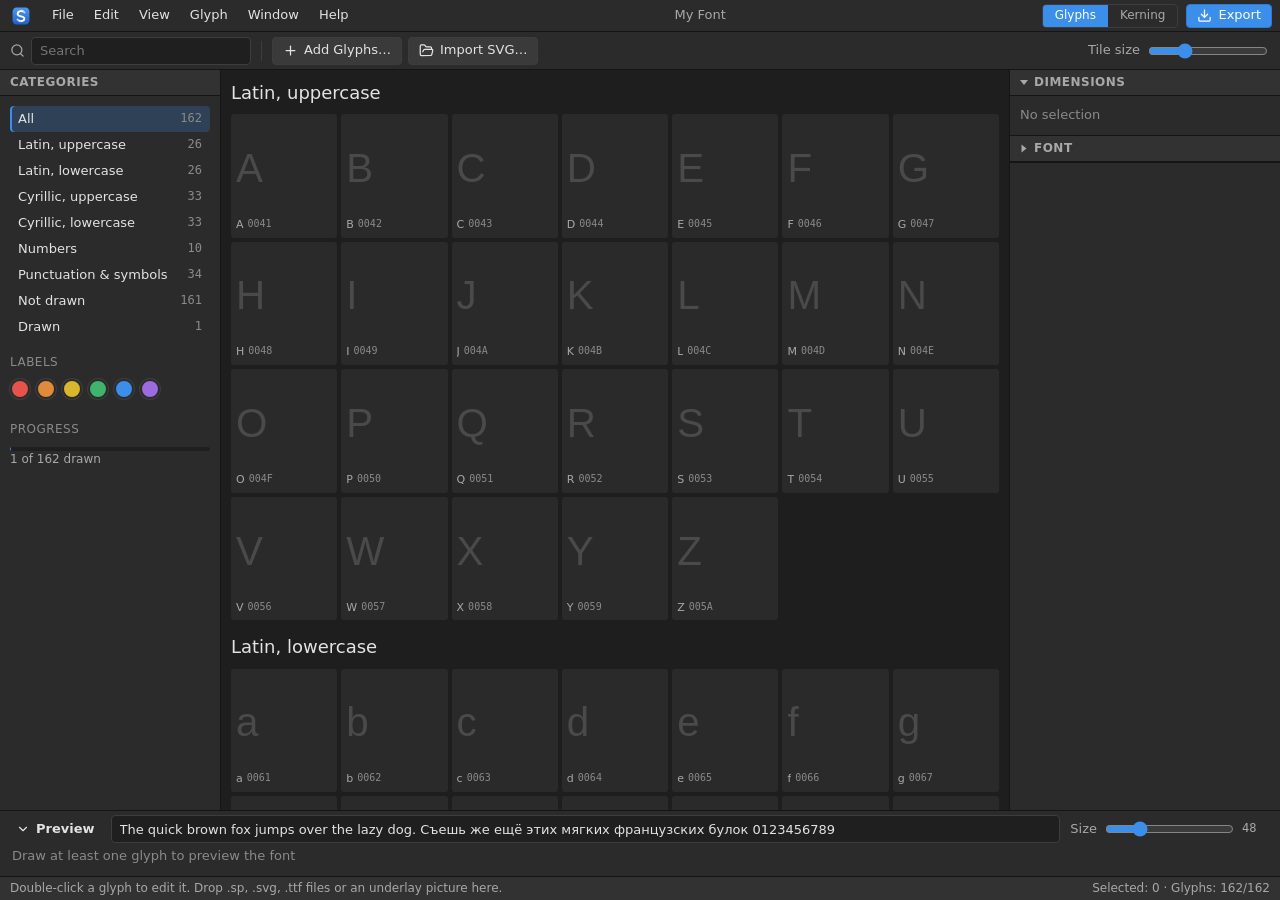
==== commit 22a13fd6: "Расширенный режим: таблица букв, теги, заметки, пакетные команды / Extended mode: glyph table, tags," ====
--- a/web/index.html
+++ b/web/index.html
@@ -57,6 +57,7 @@
           <nav class="cat-list" id="catList"></nav>
           <div class="sub-head" data-i18n="colors"></div>
           <div class="color-filter" id="colorFilter"></div>
+          <div id="smartFilters"></div>
           <div class="sub-head" data-i18n="progressTitle"></div>
           <div class="progress" id="progress">
             <div class="progress-bar"><div id="progressFill"></div></div>
@@ -131,6 +132,7 @@
       </label>
     </div>
     <div class="preview-body" id="previewBody">
+      <div class="preview-feats" id="previewFeats" hidden></div>
       <div class="preview-out" id="previewOut"></div>
       <p class="preview-msg" id="previewMsg"></p>
     </div>
--- a/web/css/app.css
+++ b/web/css/app.css
@@ -682,3 +682,47 @@
 :root[data-mode="extended"] .ext-only { display: inline-flex !important; }
 .snap-row { display: grid; grid-template-columns: minmax(0, 1fr) auto auto; gap: 4px; align-items: center; font-size: var(--fs-s); color: var(--text-2); }
 .snap-row span { overflow: hidden; text-overflow: ellipsis; white-space: nowrap; }
+
+.cm-row { display: grid; grid-template-columns: minmax(36px, auto) minmax(0, 1fr) minmax(0, 1fr) auto; gap: 4px; align-items: center; }
+.cm-row label { display: grid; grid-template-columns: 12px minmax(0, 1fr); align-items: center; gap: 2px; font-size: var(--fs-s); color: var(--text-3); }
+.cm-row input { width: 100%; }
+.cm-name { font-size: 15px; padding: 0 8px; }
+.cm-users { display: flex; flex-wrap: wrap; gap: 4px; }
+.cm-users .btn { min-width: 32px; padding: 0 8px; }
+
+.ag-presets { display: flex; flex-wrap: wrap; gap: 6px; margin: 4px 0 8px; }
+
+.an-name { font: 600 var(--fs-s) var(--font-mono, monospace); color: var(--dot-orange); overflow: hidden; text-overflow: ellipsis; }
+
+.sf-grid { display: grid; grid-template-columns: repeat(3, minmax(0, 1fr)); gap: 6px; max-height: 340px; overflow: auto; margin: 6px 0 10px; }
+.sf-card { position: relative; display: grid; gap: 2px; padding: 8px; border: 1px solid var(--line-soft); border-radius: var(--radius); background: var(--bg-input); cursor: pointer; }
+.sf-card input { position: absolute; opacity: 0; pointer-events: none; }
+.sf-card b { color: var(--text); }
+.sf-card small { color: var(--text-3); font-size: var(--fs-s); line-height: 1.35; }
+.sf-card:has(input:checked) { border-color: var(--accent); box-shadow: inset 0 0 0 1px var(--accent); }
+.sf-card:has(input:focus-visible) { outline: 2px solid var(--accent); outline-offset: 2px; }
+.preview-feats { display: flex; flex-wrap: wrap; align-items: center; gap: 10px 14px; padding: 6px 12px; border-bottom: 1px solid var(--line-soft); font-size: var(--fs-s); }
+.preview-feats[hidden] { display: none; }
+.field textarea { width: 100%; resize: vertical; font: inherit; color: inherit; background: var(--bg-input); border: 1px solid var(--line-soft); border-radius: var(--radius); padding: 6px 8px; }
+.dialog .sf-num { display: none; }
+.dialog form:has(.sf-grid input[value="ss01"]:checked) .sf-num, .dialog form:has(.sf-grid input[value="cv01"]:checked) .sf-num { display: flex; }
+
+/* Extended mode: the glyph list as a table. */
+.glyph-grid.as-table { display: block; padding: 0; }
+.glyph-table { width: 100%; border-collapse: collapse; font-size: var(--fs-s); }
+.glyph-table th { position: sticky; top: 0; z-index: 1; background: var(--bg-panel); text-align: left; border-bottom: 1px solid var(--line); padding: 0; }
+.glyph-table th button { width: 100%; min-height: 30px; padding: 0 8px; border: 0; background: none; color: var(--text-3); font: inherit; font-weight: 600; text-align: left; cursor: pointer; }
+.glyph-table th button:hover { color: var(--text); }
+.glyph-table td { padding: 2px 4px; border-bottom: 1px solid var(--line-soft); }
+.glyph-table tr.trow { cursor: default; }
+.glyph-table tr.trow:hover { background: var(--bg-hover, rgba(255,255,255,0.03)); }
+.glyph-table tr.trow[aria-selected="true"] { background: var(--accent-soft); }
+.glyph-table input[type="text"], .glyph-table input[type="number"] { width: 100%; min-width: 48px; background: transparent; border: 1px solid transparent; }
+.glyph-table input:hover, .glyph-table input:focus { border-color: var(--line-soft); background: var(--bg-input); }
+.glyph-table td.tg { width: 44px; }
+.glyph-table .tglyph { width: 36px; height: 36px; display: block; color: var(--text); }
+.glyph-table .ghost { display: block; width: 36px; text-align: center; font: 22px/36px var(--font-guide); color: var(--tile-ghost); }
+.tag-list { display: flex; flex-wrap: wrap; gap: 4px; }
+.tag { padding: 2px 8px; border: 1px solid var(--line-soft); border-radius: 999px; background: var(--bg-input); color: var(--text-2); font-size: var(--fs-s); cursor: pointer; }
+.tag[aria-pressed="true"] { background: var(--accent); border-color: var(--accent); color: #fff; }
+.seg button { display: inline-flex; align-items: center; justify-content: center; gap: 6px; }
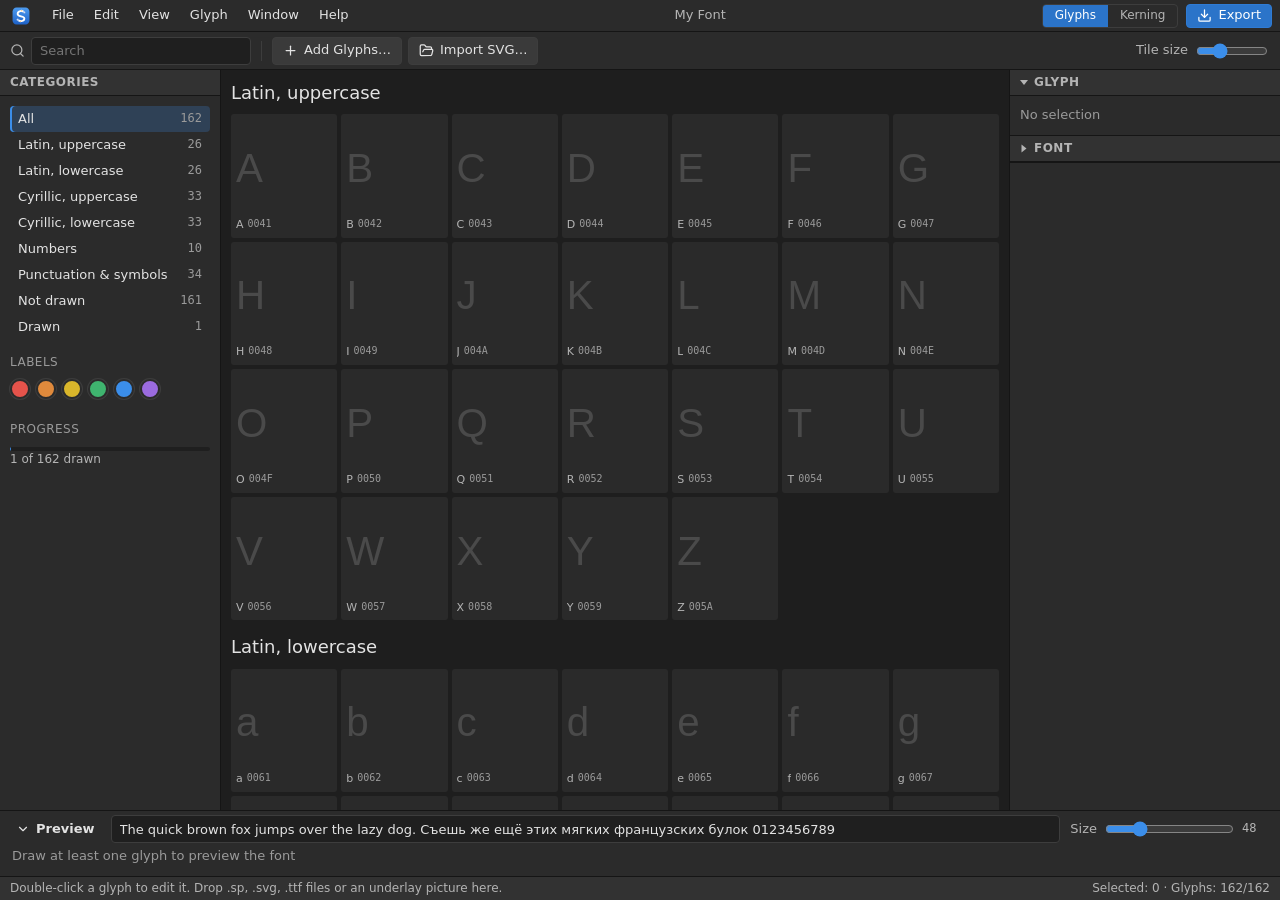
==== commit f839aa94: "Исправления по итогам проверки v0.40: сохранность работы, файлы шрифтов, окно «Семейство» / v0.40 re" ====
--- a/web/index.html
+++ b/web/index.html
@@ -153,8 +153,8 @@
   </footer>
 
   <div class="drop-overlay" id="dropOverlay" hidden><div><i data-icon="open" data-size="40"></i><p data-i18n="dropHere"></p></div></div>
-  <div class="toasts" id="toasts" role="status" aria-live="polite"></div>
+  <div class="toasts" id="toasts" role="status" aria-live="polite" popover="manual"></div>
   <dialog class="dialog" id="dialog"></dialog>
-  <div class="tooltip" id="tooltip" role="tooltip" hidden></div>
+  <div class="tooltip" id="tooltip" role="tooltip" popover="manual" hidden></div>
 </body>
 </html>
--- a/web/css/app.css
+++ b/web/css/app.css
@@ -11,11 +11,14 @@
   --line: #151515;            /* hard separators between panels */
   --line-soft: #3D3D3D;
   --text: #E3E3E3;
-  --text-2: #A8A8A8;          /* secondary, 7.0:1 on panel */
-  --text-3: #8A8A8A;          /* hints, 4.6:1 on panel */
-  --accent: #3B8EEA;
+  --text-2: #B4B4B4;          /* secondary, 6.8:1 on panel */
+  --text-3: #9A9A9A;          /* hints, 5.0:1 on panel, 4.6:1 on headers */
+  --accent: #3B8EEA;          /* lines, icons, outlines */
   --accent-strong: #2F7BD4;
+  --accent-fill: #2B74C9;     /* filled controls with white text: 4.7:1 */
   --on-accent: #FFFFFF;
+  --warn: #E0A040;
+  --tooltip-bg: #111111; --tooltip-text: #EEEEEE; --tooltip-key: #9CC6FF;
   --accent-soft: rgba(59, 142, 234, 0.22);
   --danger: #F26B6B;
   --ok: #4CC38A;
@@ -40,6 +43,7 @@
   --canvas-handle: #8C8C8C;
   --canvas-node-fill: #1B1B1B;
   --canvas-text: #8A8A8A;
+  --canvas-zone: rgba(76, 195, 138, 0.10); /* alignment zones */
 
   --label-red: #6B2E2E; --label-orange: #6E4422; --label-yellow: #6A5A1E;
   --label-green: #27553A; --label-blue: #23466E; --label-purple: #4B3168;
@@ -64,6 +68,10 @@
   --text-3: #626262;
   --accent: #1F6FD1;
   --accent-strong: #185DB2;
+  --accent-fill: #1F6FD1;     /* white text: 4.9:1 */
+  --on-accent: #FFFFFF;
+  --warn: #9A5B00;
+  --tooltip-bg: #1C1C1C; --tooltip-text: #F2F2F2; --tooltip-key: #9CC6FF;
   --accent-soft: rgba(31, 111, 209, 0.16);
   --danger: #C62828;
   --ok: #1E8A55;
@@ -86,8 +94,12 @@
   --canvas-handle: #7A7A7A;
   --canvas-node-fill: #FFFFFF;
   --canvas-text: #6E6E6E;
+  --canvas-zone: rgba(30, 140, 80, 0.12);
   --label-red: #F6CFCF; --label-orange: #F8DDC3; --label-yellow: #F4EAB8;
   --label-green: #CBEBD6; --label-blue: #CFE0F6; --label-purple: #E2D3F3;
+  /* As text on light panels these need to be darker (4.3:1 and up). */
+  --dot-red: #C0392B; --dot-orange: #B35A00; --dot-yellow: #8A6A00;
+  --dot-green: #1E7A4B; --dot-blue: #1A5FB4; --dot-purple: #7B4FC4;
   --shadow-pop: 0 8px 24px rgba(0, 0, 0, 0.18), 0 0 0 1px rgba(0, 0, 0, 0.15);
   color-scheme: light;
 }
@@ -135,8 +147,8 @@
 }
 .btn:hover { background: var(--bg-active); }
 .btn:active { background: var(--bg-panel-2); }
-.btn:disabled { opacity: 0.45; cursor: not-allowed; }
-.btn-primary { background: var(--accent); border-color: var(--accent-strong); color: var(--on-accent); }
+.btn:disabled, .btn[aria-disabled="true"] { opacity: 0.45; cursor: not-allowed; }
+.btn-primary { background: var(--accent-fill); border-color: var(--accent-strong); color: var(--on-accent); }
 .btn-primary:hover { background: var(--accent-strong); }
 .btn-danger { color: var(--danger); }
 .btn-icon { width: var(--ctl-h); padding: 0; }
@@ -169,15 +181,15 @@
 }
 .menu-root > button:hover, .menu-root > button[aria-expanded="true"] { background: var(--bg-raised); }
 .menu {
-  position: absolute; left: 0; top: 100%; z-index: 40; min-width: 260px; padding: 4px 0;
+  position: absolute; left: 0; top: 100%; z-index: 40; min-width: 260px; width: max-content; max-width: calc(100vw - 16px); padding: 4px 0;
   background: var(--bg-panel-2); border-radius: 0 0 var(--radius) var(--radius); box-shadow: var(--shadow-pop);
 }
 .menu[hidden] { display: none; }
 .menu [role^="menuitem"] {
   display: grid; grid-template-columns: 18px 1fr auto; align-items: center; gap: 8px;
-  width: 100%; height: 28px; padding: 0 14px 0 8px; border: 0; background: transparent; text-align: left; color: var(--text);
-}
-.menu [role^="menuitem"]:hover, .menu [role^="menuitem"]:focus-visible { background: var(--accent); color: var(--on-accent); outline: none; }
+  width: 100%; height: 28px; padding: 0 14px 0 8px; border: 0; background: transparent; text-align: left; color: var(--text); white-space: nowrap;
+}
+.menu [role^="menuitem"]:hover, .menu [role^="menuitem"]:focus-visible { background: var(--accent-fill); color: var(--on-accent); outline: none; }
 .menu [role^="menuitem"]:disabled { color: var(--text-3); background: transparent; cursor: default; }
 .menu kbd { font: var(--fs-s) var(--font-ui); color: inherit; opacity: 0.7; }
 .menu hr { border: 0; border-top: 1px solid var(--line-soft); margin: 4px 0; }
@@ -192,7 +204,7 @@
 .view-switch { display: flex; border: 1px solid var(--line-soft); border-radius: var(--radius); overflow: hidden; }
 .view-switch button { height: 22px; padding: 0 12px; border: 0; background: transparent; color: var(--text-2); font-size: var(--fs-s); }
 .view-switch button:hover { background: var(--bg-raised); color: var(--text); }
-.view-switch button[aria-selected="true"] { background: var(--accent); color: var(--on-accent); }
+.view-switch button[aria-selected="true"] { background: var(--accent-fill); color: var(--on-accent); }
 .view-kern { grid-template-columns: minmax(0, 1fr) 270px; }
 .pair-big { display: flex; justify-content: center; gap: 4px; font: 400 40px/1.1 var(--font-guide); padding: 6px 0; }
 .pair-big span { min-width: 40px; text-align: center; background: var(--bg-input); border: 1px solid var(--line-soft); border-radius: var(--radius); }
@@ -229,7 +241,7 @@
 .seg { display: inline-flex; padding: 2px; gap: 2px; border-radius: var(--radius); background: var(--bg-input); border: 1px solid var(--line-soft); }
 .seg button { flex: 1; min-height: 28px; padding: 0 12px; border: 0; border-radius: 3px; background: none; color: var(--text-2); cursor: pointer; white-space: nowrap; }
 .seg button:hover { color: var(--text); }
-.seg button[aria-selected="true"], .seg button[aria-checked="true"] { background: var(--accent); color: #fff; }
+.seg button[aria-selected="true"], .seg button[aria-checked="true"] { background: var(--accent-fill); color: var(--on-accent); }
 .seg button:focus-visible { outline: 2px solid var(--accent); outline-offset: 1px; }
 .seg-sm { display: flex; }
 .seg-sm button { min-height: 24px; padding: 0 6px; font-size: var(--fs-s); }
@@ -290,7 +302,9 @@
 .kg-chip.sel { border-color: var(--accent); background: var(--accent-soft); }
 .kg-new { flex-direction: row; align-items: center; justify-content: center; gap: 6px; border-style: dashed; color: var(--text-3); min-height: 38px; }
 .kspace { display: grid; grid-template-columns: 26px repeat(3, minmax(0, 1fr)); gap: 6px; align-items: end; }
-.kspace b { font: 400 22px/1 var(--font-guide); padding-bottom: 4px; }
+.kspace b { font: 400 22px/1 var(--font-guide); padding-bottom: 4px; min-width: 0; overflow: hidden; }
+/* A glyph name where one character is expected: small, cut with an ellipsis. */
+.mark-name { display: block; max-width: 100%; overflow: hidden; text-overflow: ellipsis; white-space: nowrap; font: 600 11px/1.6 var(--font-ui); }
 .kspace label { display: flex; flex-direction: column; gap: 2px; font-size: 11px; color: var(--text-3); text-align: center; }
 .kspace input { text-align: center; padding: 0 4px; width: 100%; }
 .var-mini { width: 34px; height: 34px; flex: none; color: var(--text); background: var(--bg-input); border-radius: 3px; }
@@ -320,7 +334,11 @@
 .kg-note { display: block; margin-top: 2px; font-size: 11px; line-height: 1.3; color: var(--text-3); overflow-wrap: anywhere; }
 .dock .hint.warn { color: var(--danger); }
 .field-inline { display: grid; grid-template-columns: minmax(0, 1fr) 90px; align-items: center; gap: 8px; color: var(--text-2); font-size: var(--fs-s); }
-.optionsbar input.kern-text { width: min(520px, 40vw); }
+/* The kerning text takes the room that is left, so the bar never overflows. */
+.optionsbar .group:has(.kern-text) { flex: 1 1 auto; min-width: 120px; max-width: 560px; }
+.optionsbar .group:has(.kern-text) label { flex: 1; min-width: 0; }
+.optionsbar input.kern-text { flex: 1; width: 0; min-width: 60px; }
+#kernSample { max-width: 150px; }
 .preview-out { font-kerning: normal; }
 .menubar .btn { height: 24px; }
 
@@ -356,13 +374,20 @@
 /* ------------------------------------------------------------- options bar */
 .optionsbar {
   display: flex; align-items: center; gap: 10px; padding: 0 10px; min-width: 0; overflow-x: auto;
-  background: var(--bg-panel); border-bottom: 1px solid var(--line);
+  background: var(--bg-panel); border-bottom: 1px solid var(--line); container-type: inline-size;
 }
 .optionsbar .group { display: flex; align-items: center; gap: 6px; flex: none; }
 .optionsbar .sep { width: 1px; height: 20px; background: var(--line-soft); flex: none; }
 .optionsbar label { display: flex; align-items: center; gap: 6px; color: var(--text-2); flex: none; }
 .optionsbar input[type="number"] { width: 64px; }
 .optionsbar input[type="range"] { width: 120px; }
+/* When the bar is narrow: shorter sliders, button texts go (tooltips stay). */
+@container (max-width: 1320px) {
+  .optionsbar .opt-text { display: none; }
+  .optionsbar input[type="range"] { width: 72px; }
+  .optionsbar input[type="number"] { width: 54px; }
+  .optionsbar .glyph-nav .cur { min-width: 72px; }
+}
 .optionsbar input[type="search"] { width: 220px; }
 .opt-tool { display: flex; align-items: center; gap: 6px; font-weight: 600; flex: none; }
 .glyph-nav { display: flex; align-items: center; gap: 4px; margin-left: auto; flex: none; }
@@ -449,6 +474,16 @@
 .panel-icon:hover { background: var(--bg-raised); color: var(--text); }
 .panel-icon[aria-pressed="true"] { background: var(--accent-soft); color: var(--text); box-shadow: inset 2px 0 0 var(--accent); }
 
+/* Tab groups: the header is a row of tabs, only the active tab's body shows. */
+.tab-off { display: none !important; }
+.dock summary.tabs, .float-title.tabs { display: flex; align-items: stretch; gap: 0; overflow: hidden; }
+.dock summary.tabs { padding-right: 0; }
+.float-title.tabs { align-self: stretch; margin-left: -10px; }
+.tab { display: flex; align-items: center; min-width: 24px; padding: 0 8px; overflow: hidden; text-overflow: ellipsis; white-space: nowrap; flex: 0 1 auto;
+  color: var(--text-3); border-right: 1px solid var(--line-soft); cursor: pointer; }
+.dock summary.tabs::before { flex: none; align-self: center; margin-right: 2px; }
+.tab:hover { color: var(--text); }
+.tab[aria-selected="true"] { flex-shrink: 0; max-width: 70%; color: var(--text); background: var(--bg-panel); box-shadow: inset 0 -2px 0 var(--accent); }
 .drop-hint { position: fixed; z-index: 1; pointer-events: none; border: 2px solid var(--accent); background: color-mix(in srgb, var(--accent) 18%, transparent); border-radius: 2px; }
 .drop-hint[hidden] { display: none; }
 .flyout { resize: none; }
@@ -491,6 +526,8 @@
   border: 2px solid var(--bg-panel); box-shadow: 0 0 0 1px var(--line-soft);
 }
 .swatch[aria-pressed="true"] { box-shadow: 0 0 0 2px var(--text); }
+.prop .color-filter { gap: 4px; }
+.prop .swatch { width: 16px; height: 16px; }
 .swatch.none { background: linear-gradient(135deg, transparent 45%, var(--danger) 45% 55%, transparent 55%), var(--bg-input); }
 
 .progress-bar { height: 4px; border-radius: 2px; background: var(--bg-input); overflow: hidden; }
@@ -541,6 +578,7 @@
 .compose-note p { margin: 0; color: var(--text-2); font-size: var(--fs-s); line-height: 1.4; }
 .tile .ref { flex: 1; min-height: 0; width: 100%; object-fit: contain; opacity: 0.45; filter: grayscale(1); }
 .btn-row .btn, .btn-block { overflow: hidden; }
+.btn-row .btn { padding: 0 4px; gap: 4px; }
 .btn span { overflow: hidden; text-overflow: ellipsis; }
 .check { display: flex; align-items: center; gap: 8px; color: var(--text); cursor: pointer; }
 .kv { display: grid; grid-template-columns: auto 1fr; gap: 4px 12px; margin: 0; }
@@ -557,6 +595,16 @@
 }
 .tool:hover { background: var(--bg-raised); color: var(--text); }
 .tool[aria-checked="true"] { background: var(--bg-active); color: var(--text); box-shadow: inset 2px 0 0 var(--accent); }
+/* A tool with variants: a small corner, right-click or hold for the flyout. */
+.tool.has-flyout::after { content: ''; position: absolute; right: 3px; bottom: 3px; border: 3px solid transparent; border-right-color: currentColor; border-bottom-color: currentColor; opacity: 0.7; }
+.tool-flyout { position: fixed; z-index: 1000; display: grid; padding: 4px; min-width: 190px;
+  background: var(--bg-panel-2, var(--bg-panel)); border: 1px solid var(--line-soft); border-radius: var(--radius); box-shadow: var(--shadow-pop); }
+.tool-flyout[hidden] { display: none; }
+.tool-flyout button { display: flex; align-items: center; gap: 8px; height: 28px; padding: 0 8px; border: 0; border-radius: var(--radius); background: none; color: var(--text); text-align: left; }
+.tool-flyout button:hover, .tool-flyout button:focus-visible { background: var(--accent-fill); color: var(--on-accent); outline: none; }
+.tool-flyout button[aria-checked="true"] { box-shadow: inset 2px 0 0 var(--accent); }
+.tool-flyout kbd { margin-left: auto; color: inherit; opacity: 0.6; font: var(--fs-s) var(--font-mono, monospace); }
+.op-row.op-gap { margin-top: 10px; }
 .tool-sep { width: 24px; height: 1px; background: var(--line-soft); margin: 4px 0; }
 .canvas-wrap { position: relative; overflow: hidden; min-height: 0; min-width: 0; background: var(--canvas-pasteboard); touch-action: none; }
 #canvas { position: absolute; inset: 0; display: block; outline: none; }
@@ -588,11 +636,12 @@
 #statusTip { overflow: hidden; text-overflow: ellipsis; white-space: nowrap; }
 .status-right { margin-left: auto; display: flex; align-items: center; gap: 16px; white-space: nowrap; }
 .update-badge {
-  height: 18px; padding: 0 8px; border: 0; border-radius: 9px; background: var(--accent); color: var(--on-accent);
+  height: 18px; padding: 0 8px; border: 0; border-radius: 9px; background: var(--accent-fill); color: var(--on-accent);
   font-size: 11px; font-weight: 600; transition: background-color var(--t-fast);
 }
 .update-badge:hover { background: var(--accent-strong); }
 .update-badge[hidden] { display: none; }
+.update-notes { margin: 0; max-height: 280px; overflow-y: auto; padding: 8px 10px; background: var(--bg-input); border-radius: var(--radius); font: inherit; white-space: pre-wrap; overflow-wrap: anywhere; }
 
 /* ------------------------------------------------------------- dialogs, toasts, tooltip */
 .dialog {
@@ -600,9 +649,11 @@
   background: var(--bg-panel); color: var(--text); box-shadow: var(--shadow-pop);
 }
 .dialog::backdrop { background: rgba(0, 0, 0, 0.45); }
-.dialog h2 { margin: 0; padding: 0 14px; height: 34px; display: flex; align-items: center; font-size: var(--fs); font-weight: 600; background: var(--bg-panel-2); border-bottom: 1px solid var(--line); }
-.dialog form { display: flex; flex-direction: column; }
-.dialog .body { padding: 14px; display: flex; flex-direction: column; gap: 10px; }
+.dialog h2 { cursor: move; user-select: none; touch-action: none; margin: 0; padding: 7px 14px; min-height: 34px; display: flex; align-items: center; font-size: var(--fs); font-weight: 600; background: var(--bg-panel-2); border-bottom: 1px solid var(--line); }
+.dialog form { display: flex; flex-direction: column; max-height: calc(100vh - 48px); }
+.dialog .body { padding: 14px; display: flex; flex-direction: column; gap: 10px; min-height: 0; overflow-y: auto; }
+.dialog h2, .dialog .actions { flex: none; }
+.dialog .body:empty { display: none; }
 .dialog .field { display: flex; flex-direction: column; gap: 4px; color: var(--text-2); }
 .dialog .field-row { display: grid; grid-template-columns: minmax(0, 1fr) minmax(0, 1fr); gap: 10px; }
 .dialog h3 { margin: 6px 0 0; font-size: var(--fs-s); text-transform: uppercase; letter-spacing: 0.04em; color: var(--text-3); }
@@ -613,7 +664,7 @@
 .dialog dd { margin: 0; }
 .dialog:has(.keymap) { width: min(560px, calc(100vw - 32px)); }
 .dialog:has(.keymap) .body { max-height: min(70vh, 640px); overflow-y: auto; }
-.dialog .hint.warn { color: var(--warn, #E0A040); }
+.dialog .hint.warn { color: var(--warn); }
 .keymap { display: flex; flex-direction: column; }
 .key-row { display: flex; align-items: center; justify-content: space-between; gap: 12px; min-height: 30px; border-bottom: 1px solid var(--line-soft); }
 .key-btn {
@@ -623,7 +674,7 @@
 .key-btn:hover, .key-btn:focus-visible { border-color: var(--line); background: var(--bg-input); }
 .key-btn em { font-style: normal; color: var(--text-3); }
 .key-btn.custom kbd { border-color: var(--accent); }
-.key-btn.warn kbd { border-color: var(--warn, #E0A040); }
+.key-btn.warn kbd { border-color: var(--warn); }
 .key-btn.capturing { border-color: var(--accent); background: var(--bg-input); }
 .key-btn.capturing em { color: var(--accent); }
 .key-search { width: 100%; }
@@ -642,10 +693,13 @@
 
 .tooltip {
   position: fixed; z-index: 70; padding: 4px 8px; border-radius: 3px; pointer-events: none;
-  background: #111; color: #EEE; font-size: var(--fs-s); box-shadow: var(--shadow-pop); white-space: nowrap;
+  background: var(--tooltip-bg); color: var(--tooltip-text); font-size: var(--fs-s); box-shadow: var(--shadow-pop); white-space: nowrap;
 }
 .tooltip[hidden] { display: none; }
-.tooltip kbd { font: inherit; color: #9CC6FF; margin-left: 6px; }
+.tooltip[popover], .toasts[popover] { margin: 0; border: 0; overflow: visible; }
+.tooltip[popover] { inset: auto; }
+.toasts[popover] { inset: auto 12px 34px auto; padding: 0; background: none; }
+.tooltip kbd { font: inherit; color: var(--tooltip-key); margin-left: 6px; }
 
 .drop-overlay { position: fixed; inset: 0; z-index: 60; display: grid; place-items: center; background: rgba(0, 0, 0, 0.45); }
 .drop-overlay[hidden] { display: none; }
@@ -697,7 +751,7 @@
 .sf-grid { display: grid; grid-template-columns: repeat(3, minmax(0, 1fr)); gap: 6px; max-height: 340px; overflow: auto; margin: 6px 0 10px; }
 .sf-card { position: relative; display: grid; gap: 2px; padding: 8px; border: 1px solid var(--line-soft); border-radius: var(--radius); background: var(--bg-input); cursor: pointer; }
 .sf-card input { position: absolute; opacity: 0; pointer-events: none; }
-.sf-card b { color: var(--text); }
+.sf-card b { color: var(--text); overflow-wrap: anywhere; hyphens: auto; }
 .sf-card small { color: var(--text-3); font-size: var(--fs-s); line-height: 1.35; }
 .sf-card:has(input:checked) { border-color: var(--accent); box-shadow: inset 0 0 0 1px var(--accent); }
 .sf-card:has(input:focus-visible) { outline: 2px solid var(--accent); outline-offset: 2px; }
@@ -709,13 +763,13 @@
 
 /* Extended mode: the glyph list as a table. */
 .glyph-grid.as-table { display: block; padding: 0; }
-.glyph-table { width: 100%; border-collapse: collapse; font-size: var(--fs-s); }
+.glyph-table { width: 100%; border-collapse: collapse; font-size: var(--fs-s); background: var(--bg-panel); }
 .glyph-table th { position: sticky; top: 0; z-index: 1; background: var(--bg-panel); text-align: left; border-bottom: 1px solid var(--line); padding: 0; }
-.glyph-table th button { width: 100%; min-height: 30px; padding: 0 8px; border: 0; background: none; color: var(--text-3); font: inherit; font-weight: 600; text-align: left; cursor: pointer; }
+.glyph-table th button { white-space: nowrap; width: 100%; min-height: 30px; padding: 0 8px; border: 0; background: none; color: var(--text-3); font: inherit; font-weight: 600; text-align: left; cursor: pointer; }
 .glyph-table th button:hover { color: var(--text); }
 .glyph-table td { padding: 2px 4px; border-bottom: 1px solid var(--line-soft); }
 .glyph-table tr.trow { cursor: default; }
-.glyph-table tr.trow:hover { background: var(--bg-hover, rgba(255,255,255,0.03)); }
+.glyph-table tr.trow:hover { background: color-mix(in srgb, var(--text) 5%, transparent); }
 .glyph-table tr.trow[aria-selected="true"] { background: var(--accent-soft); }
 .glyph-table input[type="text"], .glyph-table input[type="number"] { width: 100%; min-width: 48px; background: transparent; border: 1px solid transparent; }
 .glyph-table input:hover, .glyph-table input:focus { border-color: var(--line-soft); background: var(--bg-input); }
@@ -724,5 +778,64 @@
 .glyph-table .ghost { display: block; width: 36px; text-align: center; font: 22px/36px var(--font-guide); color: var(--tile-ghost); }
 .tag-list { display: flex; flex-wrap: wrap; gap: 4px; }
 .tag { padding: 2px 8px; border: 1px solid var(--line-soft); border-radius: 999px; background: var(--bg-input); color: var(--text-2); font-size: var(--fs-s); cursor: pointer; }
-.tag[aria-pressed="true"] { background: var(--accent); border-color: var(--accent); color: #fff; }
+.tag[aria-pressed="true"] { background: var(--accent-fill); border-color: var(--accent-fill); color: var(--on-accent); }
 .seg button { display: inline-flex; align-items: center; justify-content: center; gap: 6px; }
+
+.seg.seg-wrap { display: grid; grid-template-columns: repeat(4, minmax(0, 1fr)); width: 100%; }
+.seg.seg-wrap button { padding: 0 4px; }
+.dialog .tm-row { display: grid; grid-template-columns: 90px minmax(0, 1fr) 90px; align-items: center; gap: 8px; margin-bottom: 6px; }
+
+.part-row { display: grid; grid-template-columns: minmax(0, 1fr) auto; gap: 6px; align-items: center; }
+.part-row select { min-width: 0; }
+.mkeys-head { margin-top: 6px; cursor: help; }
+
+.dialog .ms-row { display: grid; grid-template-columns: minmax(0, 1fr) 110px 72px 80px; gap: 8px; align-items: center; margin-bottom: 6px; }
+.dialog .ms-head { color: var(--text-3); font-size: var(--fs-s); margin-bottom: 2px; }
+.compose-note.warn { border-color: var(--dot-orange); }
+.compose-note.warn p { color: var(--dot-orange); }
+.preview-feats input[type="range"] { width: 160px; vertical-align: middle; margin: 0 6px; }
+
+.pn-row { display: flex; flex-wrap: wrap; gap: 6px; align-items: center; }
+.pn-sw { position: relative; }
+.pn-sw input[type="color"] { position: absolute; right: -4px; bottom: -4px; width: 14px; height: 14px; padding: 0; border: 1px solid var(--line); border-radius: 50%; overflow: hidden; cursor: pointer; opacity: 0.9; }
+.pn-sw input[type="color"]::-webkit-color-swatch-wrapper { padding: 0; }
+.pn-sw input[type="color"]::-webkit-color-swatch { border: 0; }
+
+.sm-slider input[type="range"] { flex: 1; min-width: 0; }
+.sm-slider .with-unit { display: flex; align-items: center; gap: 6px; }
+.seg.sm-states { grid-template-columns: repeat(auto-fit, minmax(60px, 1fr)); }
+.dialog .ms-row.two { grid-template-columns: minmax(0, 1fr) 96px 96px 72px 76px; }
+.dialog.ms-simple .ms-row { grid-template-columns: minmax(0, 1fr) 120px 90px; }
+.ms-select { min-height: 30px; max-width: 170px; }
+
+.snap-pop { position: relative; }
+.ms-toggle[aria-pressed="true"] { color: var(--accent); background: var(--accent-soft); }
+.snap-pop [aria-pressed="true"] { color: var(--accent); background: var(--accent-soft); }
+.snap-menu { position: absolute; top: calc(100% + 6px); left: 0; z-index: 1000; display: grid; gap: 6px; padding: 8px 10px; min-width: 180px;
+  background: var(--bg-panel-2, var(--bg-panel)); border: 1px solid var(--line-soft); border-radius: var(--radius); box-shadow: var(--shadow-pop); }
+.snap-menu[hidden] { display: none; }
+.snap-menu kbd { margin-left: auto; color: var(--text-3); font: var(--fs-s) var(--font-mono, monospace); }
+.snap-menu .check { width: 100%; }
+
+/* Family dialog: masters, quick additions, the list of styles. */
+.dialog.family-dlg .body > * { flex-shrink: 0; }
+.dialog.family-dlg { width: min(580px, calc(100vw - 32px)); }
+.fam-masters { display: grid; gap: 2px; }
+.fam-master { display: grid; grid-template-columns: minmax(0, 1fr) 56px 120px; gap: 8px; align-items: center; padding: 4px 8px; background: var(--bg-input); border-radius: var(--radius); }
+.fam-master .mono, .fam-style input[type="number"] { font-family: var(--font-mono); }
+.fam-tag { color: var(--text-2); font-size: var(--fs-s); }
+.fam-actions { display: flex; flex-wrap: wrap; gap: 6px; }
+.fam-actions .btn[aria-pressed="true"] { border-color: var(--accent); background: var(--accent-soft); }
+.fam-quick { display: flex; flex-wrap: wrap; align-items: end; gap: 8px; padding: 8px; border: 1px solid var(--line-soft); border-radius: var(--radius); }
+.fam-quick label { display: flex; flex-direction: column; gap: 3px; color: var(--text-2); font-size: var(--fs-s); }
+.fam-quick label:has(em) { flex-direction: row; align-items: center; gap: 6px; }
+.fam-quick input[type="number"] { width: 80px; }
+.fam-quick em { font-style: normal; color: var(--text-3); }
+.fam-count { margin-left: 6px; font-weight: 400; text-transform: none; letter-spacing: 0; color: var(--text-2); }
+.fam-styles { display: grid; gap: 4px; max-height: 260px; overflow-y: auto; }
+.fam-style { display: grid; grid-template-columns: 20px minmax(0, 1fr) 84px 92px 28px; gap: 8px; align-items: center; }
+
+/* A filter dialog leaves the canvas visible: the result shows there. */
+.dialog.filter-dlg { width: 340px; margin: 96px 300px auto auto; }
+.dialog.filter-dlg::backdrop { background: transparent; }
+.dialog.filter-dlg .fl-preview { margin-top: 10px; padding-top: 10px; border-top: 1px solid var(--line-soft); }
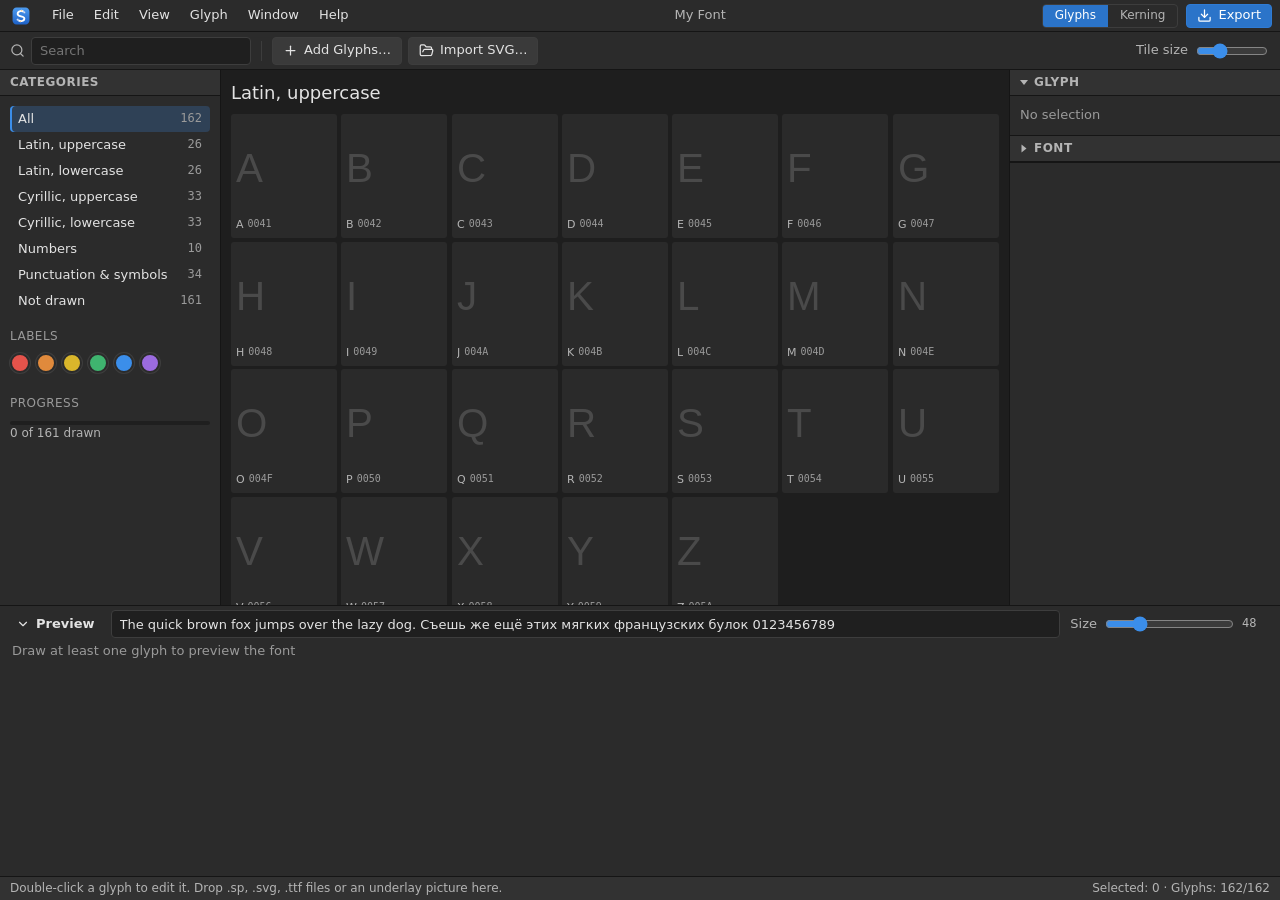
==== commit 321a7d08: "Просмотр вслепую / Blind preview В расширенном режиме у панели «Просмотр» три кнопки: размыть, инвер" ====
--- a/web/index.html
+++ b/web/index.html
@@ -127,6 +127,11 @@
       </button>
       <input id="previewInput" spellcheck="false" aria-labelledby="previewTitle">
       <button class="btn ext-only" id="previewCurrent" type="button" data-i18n="previewCurrent" data-i18n-title="previewCurrentTip"></button>
+      <div class="preview-blind ext-only" role="group">
+        <button class="btn btn-icon" type="button" data-blind="blur" aria-pressed="false" data-i18n-title="pvBlur"><i data-icon="droplet" data-size="15"></i></button>
+        <button class="btn btn-icon" type="button" data-blind="invert" aria-pressed="false" data-i18n-title="pvInvert"><i data-icon="contrast" data-size="15"></i></button>
+        <button class="btn btn-icon" type="button" data-blind="flip" aria-pressed="false" data-i18n-title="pvFlip"><i data-icon="flipV" data-size="15"></i></button>
+      </div>
       <label class="preview-size"><span data-i18n="previewSize"></span>
         <input type="range" id="previewSize" min="12" max="160" value="48"><output id="previewSizeOut">48</output>
       </label>
--- a/web/css/app.css
+++ b/web/css/app.css
@@ -81,14 +81,14 @@
   --tile-ghost: #D2D2D2;
   --canvas-pasteboard: #E2E2E2;
   --canvas-bg: #FFFFFF;
-  --canvas-grid: #F2F2F2;
-  --canvas-grid-major: #E2E2E2;
+  --canvas-grid: #EBEBEB;
+  --canvas-grid-major: #D6D6D6;
   --canvas-user-guide: #0891B2;
   --ruler-bg: #F0F0F0;
   --ruler-line: #9A9A9A;
   --ruler-text: #4A4A4A;
-  --canvas-line: #DADADA;
-  --canvas-metric: #6C9AD4;
+  --canvas-line: #C9C9C9;
+  --canvas-metric: #3F78C2;
   --canvas-ink: #1C1C1C;
   --canvas-guide: rgba(31, 111, 209, 0.12);
   --canvas-handle: #7A7A7A;
@@ -108,10 +108,19 @@
   --font-ui: "Segoe UI", system-ui, -apple-system, "Helvetica Neue", Roboto, Arial, sans-serif;
   --font-mono: "Cascadia Mono", "SF Mono", Consolas, "Roboto Mono", monospace;
   --font-guide: Arial, Helvetica, sans-serif;
+  /* Type scale: captions, small, body, titles. */
+  --fs-2xs: 10px;
+  --fs-xs: 11px;
+  --fs-s: 12px;
   --fs: 13px;
-  --fs-s: 12px;
+  --fs-l: 15px;
+  --fs-xl: 18px;
   --ctl-h: 28px;
-  --radius: 4px;
+  --radius-xs: 2px;  /* thin bars */
+  --radius-s: 3px;   /* small controls, tiles */
+  --radius: 4px;     /* inputs, buttons, panels */
+  --radius-l: 6px;   /* dialogs, overlays */
+  --radius-pill: 999px;
   --t-fast: 120ms;
 }
 
@@ -162,6 +171,7 @@
   transition: border-color var(--t-fast);
 }
 input:focus, select:focus { border-color: var(--accent); outline: none; }
+input:is([type="checkbox"], [type="radio"], [type="range"]):focus-visible { outline: 2px solid var(--accent); outline-offset: 2px; }
 input[type="number"] { font-family: var(--font-mono); font-variant-numeric: tabular-nums; }
 input[readonly] { color: var(--text-2); }
 input[type="range"] { accent-color: var(--accent); height: 16px; }
@@ -190,7 +200,7 @@
   width: 100%; height: 28px; padding: 0 14px 0 8px; border: 0; background: transparent; text-align: left; color: var(--text); white-space: nowrap;
 }
 .menu [role^="menuitem"]:hover, .menu [role^="menuitem"]:focus-visible { background: var(--accent-fill); color: var(--on-accent); outline: none; }
-.menu [role^="menuitem"]:disabled { color: var(--text-3); background: transparent; cursor: default; }
+.menu [role^="menuitem"]:disabled, .menu [role^="menuitem"][aria-disabled="true"] { color: var(--text-3); background: transparent; cursor: default; }
 .menu kbd { font: var(--fs-s) var(--font-ui); color: inherit; opacity: 0.7; }
 .menu hr { border: 0; border-top: 1px solid var(--line-soft); margin: 4px 0; }
 .doc-title {
@@ -225,7 +235,7 @@
 .kern-list .row { grid-template-columns: minmax(0, 1fr) 48px 26px; }
 .kern-list .row .pick { display: grid; grid-template-columns: minmax(0, 1fr) minmax(0, 1fr); gap: 6px; }
 .kern-list .row.head { position: sticky; top: 0; z-index: 1; background: var(--bg-panel-2); padding-top: 0; padding-bottom: 0; }
-.kern-list .row.head button { border: 0; background: none; padding: 4px 0; text-align: left; font-size: 11px; color: var(--text-3); cursor: pointer; }
+.kern-list .row.head button { border: 0; background: none; padding: 4px 0; text-align: left; font-size: var(--fs-xs); color: var(--text-3); cursor: pointer; }
 .kern-list .row.head button[aria-sort="ascending"], .kern-list .row.head button[aria-sort="descending"] { color: var(--text); }
 .kern-list .row.exc { box-shadow: inset 2px 0 0 var(--dot-orange); }
 .kern-list .row.over .val { color: var(--danger); font-weight: 700; }
@@ -239,7 +249,7 @@
 
 /* Segmented control: one choice of a few. */
 .seg { display: inline-flex; padding: 2px; gap: 2px; border-radius: var(--radius); background: var(--bg-input); border: 1px solid var(--line-soft); }
-.seg button { flex: 1; min-height: 28px; padding: 0 12px; border: 0; border-radius: 3px; background: none; color: var(--text-2); cursor: pointer; white-space: nowrap; }
+.seg button { flex: 1; min-height: 28px; padding: 0 12px; border: 0; border-radius: var(--radius-s); background: none; color: var(--text-2); cursor: pointer; white-space: nowrap; }
 .seg button:hover { color: var(--text); }
 .seg button[aria-selected="true"], .seg button[aria-checked="true"] { background: var(--accent-fill); color: var(--on-accent); }
 .seg button:focus-visible { outline: 2px solid var(--accent); outline-offset: 1px; }
@@ -250,30 +260,30 @@
 .kg-split { display: grid; grid-template-columns: 220px minmax(0, 1fr); gap: 12px; min-height: 0; height: min(58vh, 560px); }
 .kg-split .kg-list { max-height: none; height: 100%; gap: 1px; padding: 0; border: 1px solid var(--line-soft); border-radius: var(--radius); background: var(--bg-input); }
 .kg-row { display: flex; align-items: center; justify-content: space-between; gap: 8px; min-height: 30px; padding: 0 10px; border: 0; background: none; color: var(--text); text-align: left; cursor: pointer; flex: none; }
-.kg-row small { color: var(--text-3); font-family: var(--font-mono); font-size: 11px; }
+.kg-row small { color: var(--text-3); font-family: var(--font-mono); font-size: var(--fs-xs); }
 .kg-row:hover { background: var(--bg-raised); }
 .kg-row[aria-current="true"] { background: var(--accent-soft); box-shadow: inset 2px 0 0 var(--accent); }
 .kg-row.drop { background: var(--accent-soft); outline: 1px dashed var(--accent); outline-offset: -2px; }
 .kg-row.kg-new { justify-content: flex-start; color: var(--text-3); cursor: default; border-top: 1px solid var(--line-soft); margin-top: auto; }
 .kg-main { display: flex; flex-direction: column; gap: 10px; min-width: 0; min-height: 0; }
 .kg-main-head { display: flex; align-items: center; gap: 8px; }
-.kg-main-head .kg-name { width: 220px; height: 30px; font-size: 15px; }
+.kg-main-head .kg-name { width: 220px; height: 30px; font-size: var(--fs-l); }
 .kg-main-head small { color: var(--text-3); flex: 1; }
 .kg-main-head select { width: auto; margin-left: auto; }
 .kg-main .kg-chips { flex: 1 1 auto; align-content: flex-start; overflow: auto; }
 .kg-add { display: grid; grid-template-columns: minmax(0, 1fr) auto; gap: 6px; }
 .kg-empty { display: flex; flex-direction: column; align-items: center; justify-content: center; gap: 8px; text-align: center;
   min-height: 260px; padding: 24px; border: 1px dashed var(--line); border-radius: var(--radius); }
-.kg-empty b { font-size: 15px; }
+.kg-empty b { font-size: var(--fs-l); }
 .kg-empty p { max-width: 460px; color: var(--text-2); }
 
 /* Kerning pair panel: the two letters side by side. */
 .kp-sides { display: grid; grid-template-columns: minmax(0, 1fr) minmax(0, 1fr); gap: 10px; }
 .kp-side { display: flex; flex-direction: column; gap: 6px; min-width: 0; }
 .kp-letter { font: 400 40px/1.15 var(--font-guide); text-align: center; background: var(--bg-input); border: 1px solid var(--line-soft); border-radius: var(--radius); }
-.kp-field { display: flex; flex-direction: column; gap: 2px; font-size: 11px; color: var(--text-3); }
+.kp-field { display: flex; flex-direction: column; gap: 2px; font-size: var(--fs-xs); color: var(--text-3); }
 .kp-field input { width: 100%; }
-.kp-members { font-size: 11px; color: var(--text-3); line-height: 1.4; overflow-wrap: anywhere; }
+.kp-members { font-size: var(--fs-xs); color: var(--text-3); line-height: 1.4; overflow-wrap: anywhere; }
 .kp-more, .link-btn { border: 0; background: none; padding: 0; color: var(--accent); cursor: pointer; font: inherit; }
 .kp-more:hover, .link-btn:hover { text-decoration: underline; }
 .link-btn { display: inline-flex; align-items: center; gap: 6px; align-self: flex-start; font-size: var(--fs-s); }
@@ -291,11 +301,11 @@
 .kg-card { border: 1px solid var(--line-soft); border-radius: var(--radius); background: var(--bg-input); padding: 4px 6px; display: flex; align-items: center; gap: 8px; }
 .kg-card.drop { border-color: var(--accent); background: var(--accent-soft); }
 .kg-card-head { flex: none; width: 150px; display: flex; flex-direction: column; gap: 1px; }
-.kg-card-head small { color: var(--text-3); white-space: nowrap; font-size: 11px; }
+.kg-card-head small { color: var(--text-3); white-space: nowrap; font-size: var(--fs-xs); }
 .kg-name { width: 100%; min-width: 0; font-weight: 600; height: 24px; }
 .kg-chips { flex: 1; min-width: 0; display: flex; flex-wrap: wrap; gap: 3px; min-height: 30px; align-content: center; }
 .kg-chip {
-  min-width: 30px; height: 30px; padding: 0 5px; border: 1px solid var(--line-soft); border-radius: 3px;
+  min-width: 30px; height: 30px; padding: 0 5px; border: 1px solid var(--line-soft); border-radius: var(--radius-s);
   background: var(--bg-panel); color: var(--text); font: 400 17px/1 var(--font-guide); cursor: grab;
 }
 .kg-chip:hover { border-color: var(--line); }
@@ -304,19 +314,19 @@
 .kspace { display: grid; grid-template-columns: 26px repeat(3, minmax(0, 1fr)); gap: 6px; align-items: end; }
 .kspace b { font: 400 22px/1 var(--font-guide); padding-bottom: 4px; min-width: 0; overflow: hidden; }
 /* A glyph name where one character is expected: small, cut with an ellipsis. */
-.mark-name { display: block; max-width: 100%; overflow: hidden; text-overflow: ellipsis; white-space: nowrap; font: 600 11px/1.6 var(--font-ui); }
-.kspace label { display: flex; flex-direction: column; gap: 2px; font-size: 11px; color: var(--text-3); text-align: center; }
+.mark-name { display: block; max-width: 100%; overflow: hidden; text-overflow: ellipsis; white-space: nowrap; font: 600 var(--fs-xs)/1.6 var(--font-ui); }
+.kspace label { display: flex; flex-direction: column; gap: 2px; font-size: var(--fs-xs); color: var(--text-3); text-align: center; }
 .kspace input { text-align: center; padding: 0 4px; width: 100%; }
-.var-mini { width: 34px; height: 34px; flex: none; color: var(--text); background: var(--bg-input); border-radius: 3px; }
+.var-mini { width: 34px; height: 34px; flex: none; color: var(--text); background: var(--bg-input); border-radius: var(--radius-s); }
 .var-base { display: flex; align-items: center; gap: 8px; }
 .var-base span { flex: 1; min-width: 0; font-weight: 600; }
 .var-list { display: flex; flex-direction: column; gap: 4px; }
 .var-item { display: flex; align-items: center; gap: 8px; padding: 4px; border: 1px solid var(--line-soft); border-radius: var(--radius); background: none; color: var(--text); text-align: left; cursor: pointer; }
 .var-item:hover { border-color: var(--line); background: var(--bg-raised); }
 .var-item span { display: flex; flex-direction: column; min-width: 0; }
-.var-item small { color: var(--text-3); font-size: 11px; overflow-wrap: anywhere; }
+.var-item small { color: var(--text-3); font-size: var(--fs-xs); overflow-wrap: anywhere; }
 .var-rule { display: grid; grid-template-columns: minmax(0, 1fr) minmax(0, 1fr) 26px; gap: 6px; align-items: end; padding: 6px 0; border-bottom: 1px solid var(--line-soft); }
-.var-rule label { display: flex; flex-direction: column; gap: 2px; font-size: 11px; color: var(--text-3); }
+.var-rule label { display: flex; flex-direction: column; gap: 2px; font-size: var(--fs-xs); color: var(--text-3); }
 .var-rule input { width: 100%; }
 .var-rule .btn-icon { width: 26px; height: 26px; }
 .var-rule .hint { grid-column: 1 / -1; }
@@ -331,7 +341,7 @@
 .ks-val .neg { color: var(--dot-blue); }
 .ks-val .pos { color: var(--dot-yellow); }
 .ks-row .btn-icon { width: 24px; height: 24px; }
-.kg-note { display: block; margin-top: 2px; font-size: 11px; line-height: 1.3; color: var(--text-3); overflow-wrap: anywhere; }
+.kg-note { display: block; margin-top: 2px; font-size: var(--fs-xs); line-height: 1.3; color: var(--text-3); overflow-wrap: anywhere; }
 .dock .hint.warn { color: var(--danger); }
 .field-inline { display: grid; grid-template-columns: minmax(0, 1fr) 90px; align-items: center; gap: 8px; color: var(--text-2); font-size: var(--fs-s); }
 /* The kerning text takes the room that is left, so the bar never overflows. */
@@ -392,7 +402,7 @@
 .opt-tool { display: flex; align-items: center; gap: 6px; font-weight: 600; flex: none; }
 .glyph-nav { display: flex; align-items: center; gap: 4px; margin-left: auto; flex: none; }
 .glyph-nav .cur { min-width: 120px; text-align: center; }
-.glyph-nav .cur b { font-size: 16px; margin-right: 6px; }
+.glyph-nav .cur b { font-size: var(--fs-l); margin-right: 6px; }
 .glyph-nav .cur small { color: var(--text-3); }
 
 /* ------------------------------------------------------------- workspace */
@@ -414,7 +424,7 @@
 }
 .side-slot:empty { display: none; }
 .metrics-widget { display: grid; grid-template-columns: repeat(3, minmax(0, 1fr)); gap: 6px; }
-.metrics-widget label { display: flex; flex-direction: column; gap: 2px; font-size: 11px; color: var(--text-3); text-align: center; }
+.metrics-widget label { display: flex; flex-direction: column; gap: 2px; font-size: var(--fs-xs); color: var(--text-3); text-align: center; }
 .metrics-widget input { text-align: center; padding: 0 4px; }
 .with-unit { display: flex; align-items: center; gap: 4px; }
 .with-unit input { flex: 1; width: 0; }
@@ -470,7 +480,7 @@
 .dock-top .prop select { width: auto; }
 
 .dock-icons { flex: none; width: 36px; display: flex; flex-direction: column; align-items: center; gap: 2px; padding: 4px 0; background: var(--bg-panel); }
-.panel-icon { width: 30px; height: 30px; display: grid; place-items: center; border: 0; border-radius: 3px; background: none; color: var(--text-2); cursor: pointer; touch-action: none; }
+.panel-icon { width: 30px; height: 30px; display: grid; place-items: center; border: 0; border-radius: var(--radius-s); background: none; color: var(--text-2); cursor: pointer; touch-action: none; }
 .panel-icon:hover { background: var(--bg-raised); color: var(--text); }
 .panel-icon[aria-pressed="true"] { background: var(--accent-soft); color: var(--text); box-shadow: inset 2px 0 0 var(--accent); }
 
@@ -484,7 +494,7 @@
 .dock summary.tabs::before { flex: none; align-self: center; margin-right: 2px; }
 .tab:hover { color: var(--text); }
 .tab[aria-selected="true"] { flex-shrink: 0; max-width: 70%; color: var(--text); background: var(--bg-panel); box-shadow: inset 0 -2px 0 var(--accent); }
-.drop-hint { position: fixed; z-index: 1; pointer-events: none; border: 2px solid var(--accent); background: color-mix(in srgb, var(--accent) 18%, transparent); border-radius: 2px; }
+.drop-hint { position: fixed; z-index: 1; pointer-events: none; border: 2px solid var(--accent); background: color-mix(in srgb, var(--accent) 18%, transparent); border-radius: var(--radius-xs); }
 .drop-hint[hidden] { display: none; }
 .flyout { resize: none; }
 
@@ -493,7 +503,7 @@
 .float-panel {
   position: absolute; width: 260px; min-width: 220px; max-width: 90vw; pointer-events: auto;
   display: flex; flex-direction: column; max-height: calc(100vh - 40px);
-  background: var(--bg-panel); border: 1px solid var(--line); border-radius: 4px; box-shadow: var(--shadow-pop);
+  background: var(--bg-panel); border: 1px solid var(--line); border-radius: var(--radius); box-shadow: var(--shadow-pop);
   resize: horizontal; overflow: hidden;
 }
 .float-panel[hidden] { display: none; }
@@ -504,7 +514,7 @@
   font-size: var(--fs-s); font-weight: 600; text-transform: uppercase; letter-spacing: 0.04em; color: var(--text-2);
 }
 .float-title { flex: 1; min-width: 0; overflow: hidden; text-overflow: ellipsis; white-space: nowrap; }
-.float-btn { width: 22px; height: 22px; display: grid; place-items: center; border: 0; border-radius: 3px; background: none; color: var(--text-2); cursor: pointer; }
+.float-btn { width: 22px; height: 22px; display: grid; place-items: center; border: 0; border-radius: var(--radius-s); background: none; color: var(--text-2); cursor: pointer; }
 .float-btn:hover { background: var(--bg-raised); color: var(--text); }
 .float-body { overflow: auto; min-height: 0; }
 .float-body > details > summary { display: none; }
@@ -530,7 +540,7 @@
 .prop .swatch { width: 16px; height: 16px; }
 .swatch.none { background: linear-gradient(135deg, transparent 45%, var(--danger) 45% 55%, transparent 55%), var(--bg-input); }
 
-.progress-bar { height: 4px; border-radius: 2px; background: var(--bg-input); overflow: hidden; }
+.progress-bar { height: 4px; border-radius: var(--radius-xs); background: var(--bg-input); overflow: hidden; }
 .progress-bar div { height: 100%; width: 0; background: var(--accent); transition: width 300ms ease-out; }
 .progress-label { font-size: var(--fs-s); color: var(--text-2); }
 
@@ -539,8 +549,11 @@
 .glyph-grid { display: grid; grid-template-columns: repeat(auto-fill, minmax(var(--tile, 96px), 1fr)); gap: 4px; outline: none; }
 .tile {
   position: relative; display: flex; flex-direction: column; aspect-ratio: 0.86; padding: 4px;
-  border: 1px solid transparent; border-radius: 3px; background: var(--tile-bg); color: var(--tile-glyph);
+  border: 1px solid transparent; border-radius: var(--radius-s); background: var(--tile-bg); color: var(--tile-glyph);
   transition: border-color var(--t-fast);
+  /* Tiles off screen are not laid out or painted: big fonts scroll and redraw fast. */
+  content-visibility: auto;
+  contain-intrinsic-size: auto var(--tile, 96px) auto calc(var(--tile, 96px) / 0.86);
 }
 .tile:hover { border-color: var(--line-soft); }
 .tile[aria-selected="true"] { border-color: var(--accent); box-shadow: inset 0 0 0 1px var(--accent); }
@@ -552,12 +565,13 @@
 .tile[data-color="purple"] { background: var(--label-purple); }
 .tile svg.glyph { flex: 1; width: 100%; min-height: 0; }
 .tile .ghost { flex: 1; display: grid; place-items: center; font: 400 calc(var(--tile, 96px) * 0.42)/1 var(--font-guide); color: var(--tile-ghost); }
-.tile .label { display: flex; justify-content: space-between; gap: 4px; font-size: 11px; color: var(--text-2); }
+.tile .label { display: flex; justify-content: space-between; gap: 4px; font-size: var(--fs-xs); color: var(--text-2); }
 .tile .label span:first-child { overflow: hidden; text-overflow: ellipsis; white-space: nowrap; flex: 1; text-align: center; }
-.tile .label .code { font-family: var(--font-mono); font-size: 10px; color: var(--text-3); }
+.tile .label .code { font-family: var(--font-mono); font-size: var(--fs-2xs); color: var(--text-3); }
 .tile[data-color] .label, .tile[data-color] .label .code { color: var(--text); opacity: 0.85; }
-.grid-section { grid-column: 1 / -1; margin: 10px 0 4px; font-size: 18px; font-weight: 400; color: var(--text); }
+.grid-section { grid-column: 1 / -1; margin: 10px 0 4px; font-size: var(--fs-xl); font-weight: 400; color: var(--text); }
 .grid-section:first-child { margin-top: 0; }
+.tile .lock-badge { position: absolute; top: 4px; left: 4px; color: var(--warn); line-height: 0; }
 .tile .mark { position: absolute; top: 4px; right: 4px; width: 6px; height: 6px; border-radius: 50%; background: var(--ok); }
 .grid-empty { padding: 40px; text-align: center; color: var(--text-3); }
 
@@ -570,8 +584,18 @@
 .prop-pair { display: grid; grid-template-columns: minmax(0, 1fr) minmax(0, 1fr); gap: 8px; }
 .prop-pair label { display: flex; flex-direction: column; gap: 3px; color: var(--text-2); font-size: var(--fs-s); }
 .title-row { display: flex; align-items: baseline; gap: 8px; }
-.title-row b { font-size: 18px; }
+.title-row b { font-size: var(--fs-xl); }
 .title-row small { color: var(--text-3); }
+.origin-pick { display: grid; grid-template-columns: repeat(3, 16px); gap: 3px; width: max-content; padding: 4px; margin-bottom: 6px;
+  border: 1px solid var(--line-soft); border-radius: var(--radius-s); background: var(--bg-input); }
+.origin-pick button { width: 16px; height: 16px; padding: 0; border: 1px solid var(--line-soft); border-radius: var(--radius-xs); background: var(--bg-panel); cursor: pointer; }
+.origin-pick button:hover { border-color: var(--text-3); }
+.origin-pick button[aria-checked="true"] { background: var(--accent-fill); border-color: var(--accent-fill); }
+.origin-pick button:focus-visible { outline: 2px solid var(--focus); outline-offset: 1px; }
+#optionsBar .origin-pick { margin: 0; padding: 2px; grid-template-columns: repeat(3, 12px); gap: 2px; }
+#optionsBar .origin-pick button { width: 12px; height: 12px; }
+.title-row .lock-btn { margin-left: auto; align-self: center; }
+.title-row .lock-btn[aria-pressed="true"] { color: var(--warn); }
 .hint { color: var(--text-3); margin: 0; }
 .btn-row { display: grid; grid-template-columns: minmax(0, 1fr) minmax(0, 1fr); gap: 6px; }
 .compose-note { display: grid; gap: 6px; padding: 8px; border: 1px solid var(--line-soft); border-radius: var(--radius); background: var(--bg-input); }
@@ -619,13 +643,19 @@
 #previewInput { flex: 1; }
 .preview-size { display: flex; align-items: center; gap: 6px; color: var(--text-2); flex: none; }
 .preview-size output { width: 28px; font-family: var(--font-mono); font-size: var(--fs-s); }
-.preview-body { padding: 0 12px 10px; max-height: 26vh; overflow: auto; }
+.preview-body { padding: 0 12px 10px; height: 26vh; overflow: auto; } /* fixed: the canvas does not jump when the first glyph appears */
 .preview-body[hidden] { display: none; }
 .preview-out { white-space: pre-wrap; word-break: break-word; line-height: 1.25; color: var(--text); }
 .preview-out[hidden] { display: none; }
 .preview-out .mine { font-family: var(--preview-font), var(--font-guide); }
 .preview-out .missing { font-family: var(--font-guide); color: var(--text-3); }
 .preview-msg { margin: 0; color: var(--text-3); }
+.preview-blind { display: flex; gap: 2px; flex: none; }
+.preview-blind .btn[aria-pressed="true"] { background: var(--accent-soft); color: var(--text); }
+.preview-body.pv-blur .preview-out { filter: blur(3px); }
+.preview-body.pv-invert { background: var(--text); }
+.preview-body.pv-invert .preview-out { color: var(--bg-app); }
+.preview-body.pv-flip .preview-out { transform: rotate(180deg); }
 .preview-msg:empty { display: none; }
 
 /* ------------------------------------------------------------- status bar */
@@ -636,8 +666,8 @@
 #statusTip { overflow: hidden; text-overflow: ellipsis; white-space: nowrap; }
 .status-right { margin-left: auto; display: flex; align-items: center; gap: 16px; white-space: nowrap; }
 .update-badge {
-  height: 18px; padding: 0 8px; border: 0; border-radius: 9px; background: var(--accent-fill); color: var(--on-accent);
-  font-size: 11px; font-weight: 600; transition: background-color var(--t-fast);
+  height: 18px; padding: 0 8px; border: 0; border-radius: var(--radius-pill); background: var(--accent-fill); color: var(--on-accent);
+  font-size: var(--fs-xs); font-weight: 600; transition: background-color var(--t-fast);
 }
 .update-badge:hover { background: var(--accent-strong); }
 .update-badge[hidden] { display: none; }
@@ -645,7 +675,7 @@
 
 /* ------------------------------------------------------------- dialogs, toasts, tooltip */
 .dialog {
-  width: min(460px, calc(100vw - 32px)); padding: 0; border: 1px solid var(--line); border-radius: 6px;
+  width: min(460px, calc(100vw - 32px)); padding: 0; border: 1px solid var(--line); border-radius: var(--radius-l);
   background: var(--bg-panel); color: var(--text); box-shadow: var(--shadow-pop);
 }
 .dialog::backdrop { background: rgba(0, 0, 0, 0.45); }
@@ -656,11 +686,12 @@
 .dialog .body:empty { display: none; }
 .dialog .field { display: flex; flex-direction: column; gap: 4px; color: var(--text-2); }
 .dialog .field-row { display: grid; grid-template-columns: minmax(0, 1fr) minmax(0, 1fr); gap: 10px; }
+.dialog .field-row.three { grid-template-columns: repeat(3, minmax(0, 1fr)); }
 .dialog h3 { margin: 6px 0 0; font-size: var(--fs-s); text-transform: uppercase; letter-spacing: 0.04em; color: var(--text-3); }
 .dialog .checks { display: grid; grid-template-columns: 1fr 1fr; gap: 6px 12px; }
 .dialog .actions { display: flex; justify-content: flex-end; gap: 8px; padding: 10px 14px; border-top: 1px solid var(--line-soft); }
 .dialog .keys { display: grid; grid-template-columns: auto 1fr; gap: 4px 16px; margin: 0; }
-.dialog kbd { font: var(--fs-s) var(--font-mono); padding: 1px 6px; border-radius: 3px; background: var(--bg-input); border: 1px solid var(--line-soft); white-space: nowrap; }
+.dialog kbd { font: var(--fs-s) var(--font-mono); padding: 1px 6px; border-radius: var(--radius-s); background: var(--bg-input); border: 1px solid var(--line-soft); white-space: nowrap; }
 .dialog dd { margin: 0; }
 .dialog:has(.keymap) { width: min(560px, calc(100vw - 32px)); }
 .dialog:has(.keymap) .body { max-height: min(70vh, 640px); overflow-y: auto; }
@@ -669,7 +700,7 @@
 .key-row { display: flex; align-items: center; justify-content: space-between; gap: 12px; min-height: 30px; border-bottom: 1px solid var(--line-soft); }
 .key-btn {
   min-width: 132px; min-height: 26px; padding: 2px 8px; display: inline-flex; gap: 4px; justify-content: flex-end; align-items: center;
-  border: 1px solid transparent; border-radius: 3px; background: none; color: var(--text); cursor: pointer;
+  border: 1px solid transparent; border-radius: var(--radius-s); background: none; color: var(--text); cursor: pointer;
 }
 .key-btn:hover, .key-btn:focus-visible { border-color: var(--line); background: var(--bg-input); }
 .key-btn em { font-style: normal; color: var(--text-3); }
@@ -683,7 +714,7 @@
 
 .toasts { position: fixed; right: 12px; bottom: 34px; display: flex; flex-direction: column; gap: 6px; z-index: 50; pointer-events: none; }
 .toast {
-  display: flex; align-items: center; gap: 8px; max-width: 420px; padding: 8px 12px; border-radius: var(--radius);
+  pointer-events: auto; display: flex; align-items: center; gap: 8px; max-width: 420px; padding: 8px 12px; border-radius: var(--radius);
   background: var(--bg-panel-2); box-shadow: var(--shadow-pop); border-left: 3px solid var(--ok);
 }
 .toast.error { border-left-color: var(--danger); }
@@ -692,7 +723,7 @@
 .toast.leaving { opacity: 0; transition: opacity 150ms ease-in; }
 
 .tooltip {
-  position: fixed; z-index: 70; padding: 4px 8px; border-radius: 3px; pointer-events: none;
+  position: fixed; z-index: 70; padding: 4px 8px; border-radius: var(--radius-s); pointer-events: none;
   background: var(--tooltip-bg); color: var(--tooltip-text); font-size: var(--fs-s); box-shadow: var(--shadow-pop); white-space: nowrap;
 }
 .tooltip[hidden] { display: none; }
@@ -703,7 +734,7 @@
 
 .drop-overlay { position: fixed; inset: 0; z-index: 60; display: grid; place-items: center; background: rgba(0, 0, 0, 0.45); }
 .drop-overlay[hidden] { display: none; }
-.drop-overlay div { text-align: center; padding: 28px 44px; border: 2px dashed var(--accent); border-radius: 8px; background: var(--bg-panel); color: var(--text); }
+.drop-overlay div { text-align: center; padding: 28px 44px; border: 2px dashed var(--accent); border-radius: var(--radius-l); background: var(--bg-panel); color: var(--text); }
 .drop-overlay .icon { margin: 0 auto 8px; }
 
 /* ------------------------------------------------------------- responsive */
@@ -711,6 +742,10 @@
   .view-grid { grid-template-columns: 190px minmax(0, 1fr); }
   .view-grid > .dock { display: none; }
   .view-editor { grid-template-columns: 42px minmax(0, 1fr) 230px; }
+}
+/* Low windows: the canvas keeps most of the height. */
+@media (max-height: 720px) {
+  .preview-body { height: 15vh; }
 }
 @media (max-width: 760px) {
   body { grid-template-rows: auto auto 1fr auto 24px; overflow: auto; }
@@ -740,7 +775,7 @@
 .cm-row { display: grid; grid-template-columns: minmax(36px, auto) minmax(0, 1fr) minmax(0, 1fr) auto; gap: 4px; align-items: center; }
 .cm-row label { display: grid; grid-template-columns: 12px minmax(0, 1fr); align-items: center; gap: 2px; font-size: var(--fs-s); color: var(--text-3); }
 .cm-row input { width: 100%; }
-.cm-name { font-size: 15px; padding: 0 8px; }
+.cm-name { font-size: var(--fs-l); padding: 0 8px; }
 .cm-users { display: flex; flex-wrap: wrap; gap: 4px; }
 .cm-users .btn { min-width: 32px; padding: 0 8px; }
 
@@ -777,7 +812,7 @@
 .glyph-table .tglyph { width: 36px; height: 36px; display: block; color: var(--text); }
 .glyph-table .ghost { display: block; width: 36px; text-align: center; font: 22px/36px var(--font-guide); color: var(--tile-ghost); }
 .tag-list { display: flex; flex-wrap: wrap; gap: 4px; }
-.tag { padding: 2px 8px; border: 1px solid var(--line-soft); border-radius: 999px; background: var(--bg-input); color: var(--text-2); font-size: var(--fs-s); cursor: pointer; }
+.tag { padding: 2px 8px; border: 1px solid var(--line-soft); border-radius: var(--radius-pill); background: var(--bg-input); color: var(--text-2); font-size: var(--fs-s); cursor: pointer; }
 .tag[aria-pressed="true"] { background: var(--accent-fill); border-color: var(--accent-fill); color: var(--on-accent); }
 .seg button { display: inline-flex; align-items: center; justify-content: center; gap: 6px; }
 
@@ -790,7 +825,8 @@
 .mkeys-head { margin-top: 6px; cursor: help; }
 
 .dialog .ms-row { display: grid; grid-template-columns: minmax(0, 1fr) 110px 72px 80px; gap: 8px; align-items: center; margin-bottom: 6px; }
-.dialog .ms-head { color: var(--text-3); font-size: var(--fs-s); margin-bottom: 2px; }
+.dialog .ms-head { color: var(--text-3); font-size: var(--fs-s); margin-bottom: 2px; align-items: end; }
+.dialog .ms-head span { overflow: hidden; text-overflow: ellipsis; white-space: nowrap; }
 .compose-note.warn { border-color: var(--dot-orange); }
 .compose-note.warn p { color: var(--dot-orange); }
 .preview-feats input[type="range"] { width: 160px; vertical-align: middle; margin: 0 6px; }
@@ -806,6 +842,7 @@
 .seg.sm-states { grid-template-columns: repeat(auto-fit, minmax(60px, 1fr)); }
 .dialog .ms-row.two { grid-template-columns: minmax(0, 1fr) 96px 96px 72px 76px; }
 .dialog.ms-simple .ms-row { grid-template-columns: minmax(0, 1fr) 120px 90px; }
+.dialog .ms-start { display: flex; align-items: center; gap: 8px; color: var(--text-2); font-size: var(--fs-s); margin-bottom: 6px; }
 .ms-select { min-height: 30px; max-width: 170px; }
 
 .snap-pop { position: relative; }
@@ -834,6 +871,10 @@
 .fam-count { margin-left: 6px; font-weight: 400; text-transform: none; letter-spacing: 0; color: var(--text-2); }
 .fam-styles { display: grid; gap: 4px; max-height: 260px; overflow-y: auto; }
 .fam-style { display: grid; grid-template-columns: 20px minmax(0, 1fr) 84px 92px 28px; gap: 8px; align-items: center; }
+.fam-head { color: var(--text-3); font-size: var(--fs-s); padding-right: 10px; }
+.fam-head span { overflow: hidden; text-overflow: ellipsis; white-space: nowrap; }
+.fam-style input.out { border-color: var(--warn); }
+.fam-style .check.warn { color: var(--warn); }
 
 /* A filter dialog leaves the canvas visible: the result shows there. */
 .dialog.filter-dlg { width: 340px; margin: 96px 300px auto auto; }
